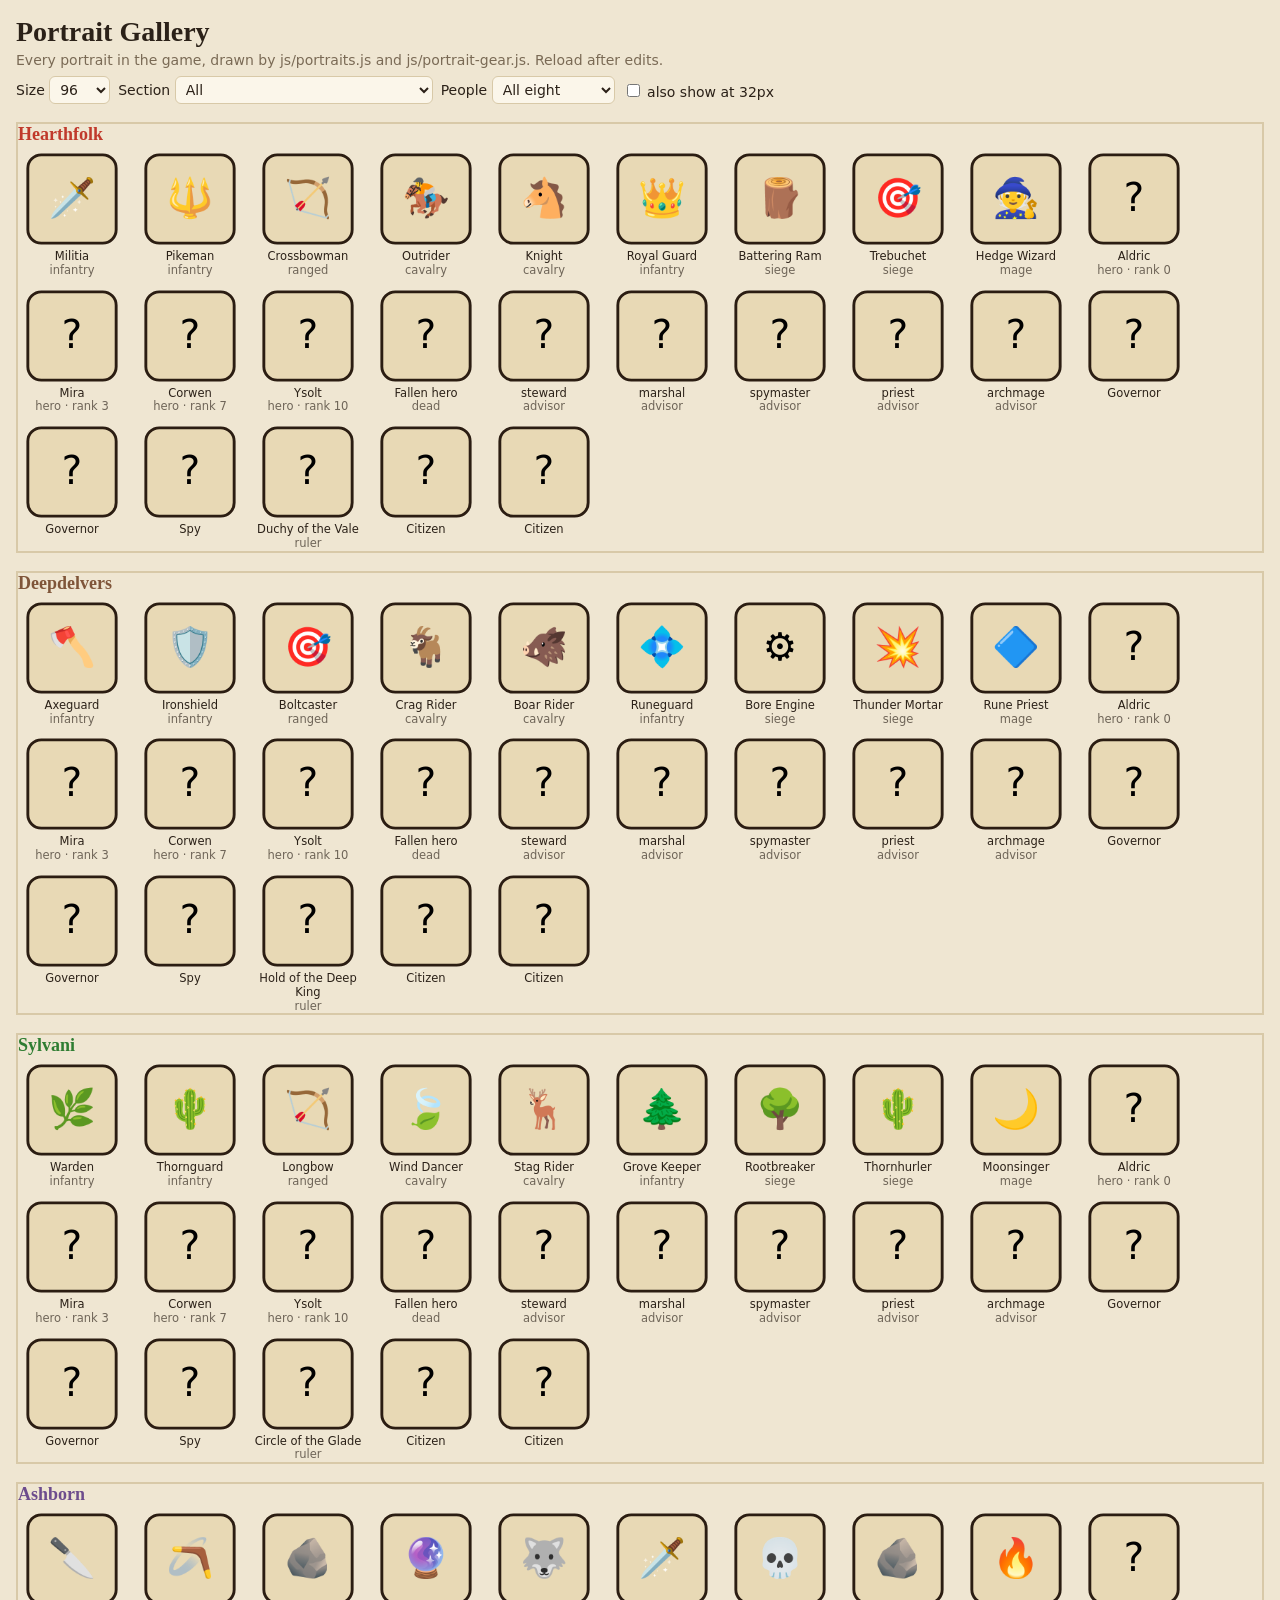
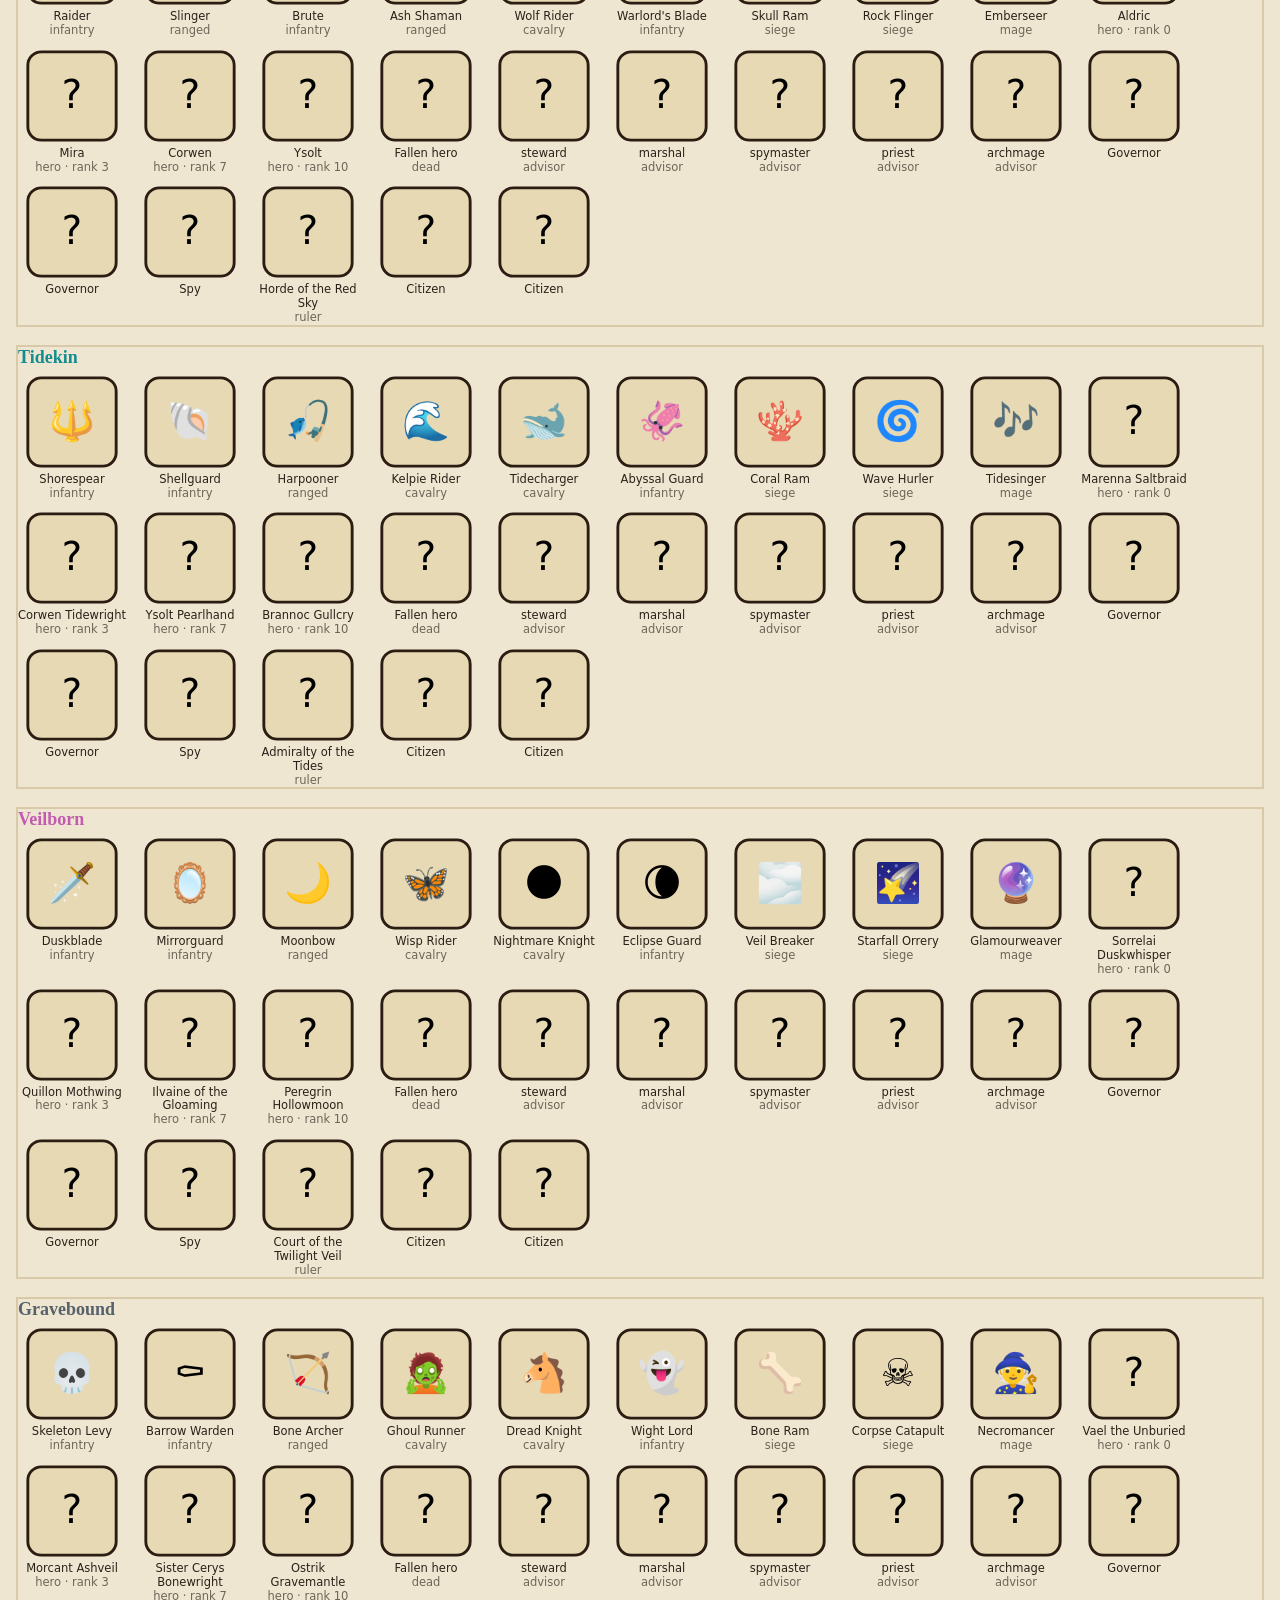
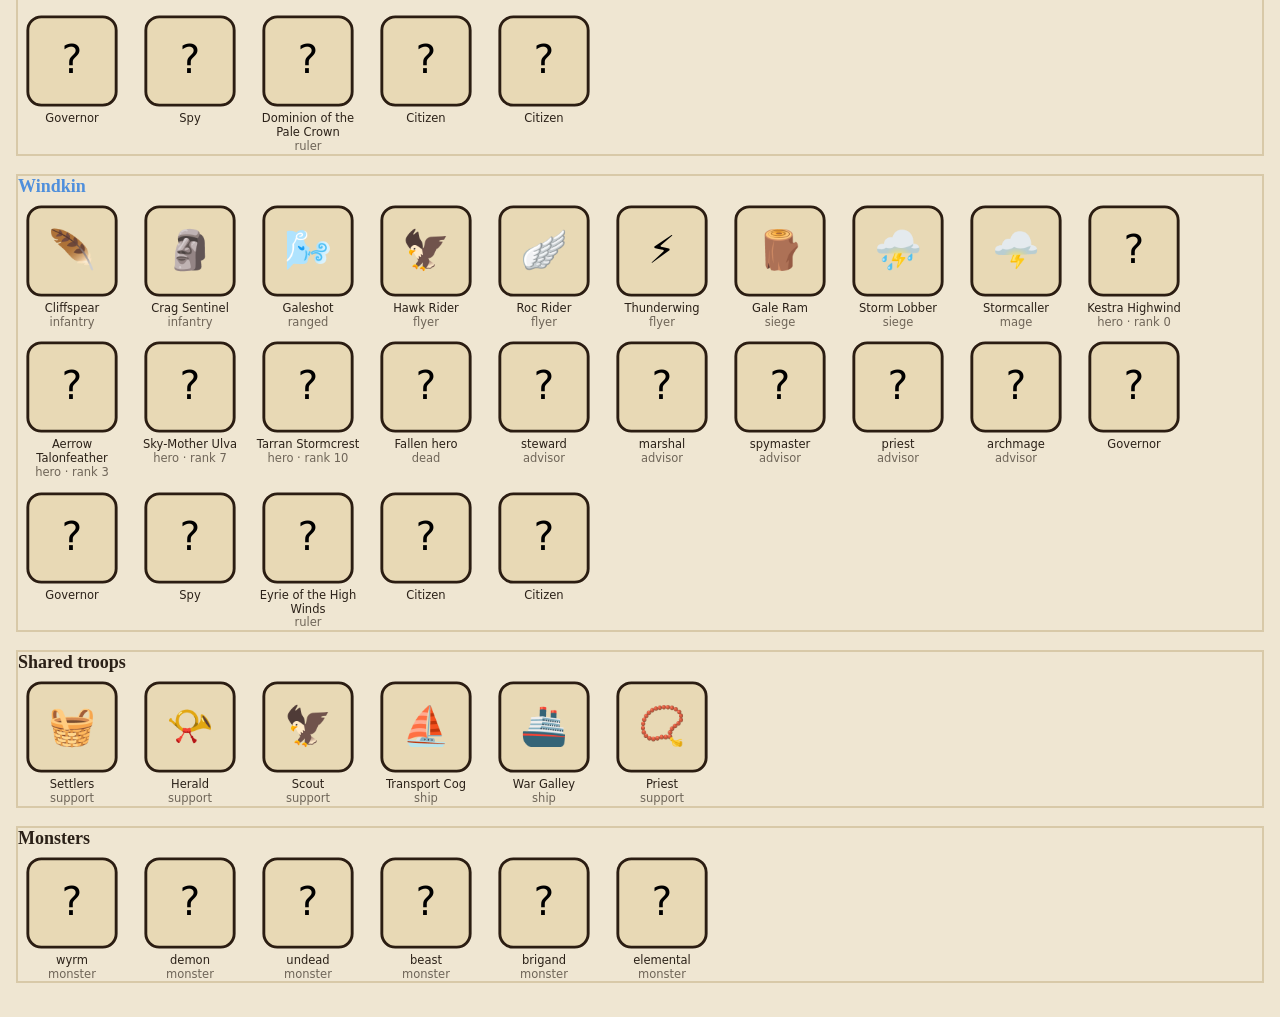
==== gallery.html @ ed818e04 "Portraits scaffolding: shared contract (G.portrait), layer pipeline, gallery page" ====
<!doctype html>
<html lang="en">
<head>
<meta charset="utf-8">
<meta name="viewport" content="width=device-width,initial-scale=1">
<title>Portrait Gallery</title>
<link rel="stylesheet" href="css/style.css">
<link rel="stylesheet" href="css/portraits.css">
<style>
  body { padding: 16px; }
  h1 { margin: 0 0 4px; }
  .gbar { display: flex; gap: 8px; flex-wrap: wrap; align-items: center; margin: 8px 0 16px; }
  .race { margin: 18px 0; }
  .race h2 { margin: 0 0 6px; font-size: 18px; }
  .grid { display: flex; flex-wrap: wrap; gap: 10px; }
  .cell { width: var(--w, 112px); text-align: center; font-size: 11.5px; }
  .cell .lbl { margin-top: 3px; line-height: 1.2; }
  .cell .sub { opacity: .65; }
  .small .pt + .pt { margin-left: 4px; }
</style>
</head>
<body>
<h1>Portrait Gallery</h1>
<div class="muted">Every portrait in the game, drawn by js/portraits.js and js/portrait-gear.js. Reload after edits.</div>
<div class="gbar">
  <label>Size <select id="size"><option>128</option><option selected>96</option><option>64</option><option>40</option><option>32</option></select></label>
  <label>Section <select id="sec"><option value="all">All</option><option value="units">Troops</option><option value="heroes">Heroes</option><option value="council">Advisors & governors</option><option value="others">Spies, rulers, citizens, monsters</option></select></label>
  <label>People <select id="race"><option value="all">All eight</option></select></label>
  <label><input type="checkbox" id="small"> also show at 32px</label>
</div>
<div id="out"></div>
<script>window.localStorage||(window.localStorage={getItem(){return null},setItem(){},removeItem(){}});</script>
<script src="js/data.js"></script>
<script src="js/races2.js"></script>
<script src="js/engine.js"></script>
<script src="js/research.js"></script>
<script src="js/forge.js"></script>
<script src="js/hero.js"></script>
<script src="js/diplomacy.js"></script>
<script src="js/events.js"></script>
<script src="js/calamities.js"></script>
<script src="js/culture.js"></script>
<script src="js/wonders.js"></script>
<script src="js/seasons.js"></script>
<script src="js/religion.js"></script>
<script src="js/traderoutes.js"></script>
<script src="js/rivalheroes.js"></script>
<script src="js/magic.js"></script>
<script src="js/espionage.js"></script>
<script src="js/minors.js"></script>
<script src="js/portraits.js"></script>
<script src="js/portrait-gear.js"></script>
<script>
(() => {
  const $ = id => document.getElementById(id);
  for (const r of DATA.raceOrder) $('race').insertAdjacentHTML('beforeend', `<option value="${r}">${DATA.races[r].name}</option>`);
  const cell = (spec, label, sub) => {
    const size = +$('size').value;
    return `<div class="cell" style="--w:${Math.max(size, 80) + 12}px">${G.portraitHtml(spec, size)}${$('small').checked ? `<div class="small">${G.portraitHtml(spec, 32)}${G.portraitHtml(spec, 24)}</div>` : ''}<div class="lbl">${label}${sub ? `<div class="sub">${sub}</div>` : ''}</div></div>`;
  };
  const sharedUnits = () => Object.keys(DATA.units).filter(u => DATA.units[u].at && !DATA.raceOrder.some(r => DATA.races[r].units.includes(u)));
  const draw = () => {
    const sec = $('sec').value, rf = $('race').value;
    const races = rf === 'all' ? DATA.raceOrder : [rf];
    let h = '';
    for (const r of races) {
      const R = DATA.races[r], col = R.color, HN = R.heroNames || ['Aldric', 'Mira', 'Corwen', 'Ysolt'];
      let g = '';
      if (sec === 'all' || sec === 'units') g += R.units.map((u, i) => cell({ race: r, kind: 'unit', unit: u, color: col, rank: i % 4 === 3 ? 6 : i % 3 }, DATA.units[u].name, G.roleOf(u))).join('');
      if (sec === 'all' || sec === 'heroes') g += [0, 3, 7, 10].map((rk, i) => cell({ race: r, kind: 'hero', seed: HN[i] || i, color: col, rank: rk, wounded: i === 2 ? 0.6 : 0, female: i % 2 === 1 }, HN[i] || 'Hero', 'hero · rank ' + rk)).join('')
        + cell({ race: r, kind: 'hero', seed: 'fallen', color: col, rank: 5, dead: true }, 'Fallen hero', 'dead');
      if (sec === 'all' || sec === 'council') g += ['steward', 'marshal', 'spymaster', 'priest', 'archmage'].map(a => cell({ race: r, kind: 'advisor', role: a, seed: a, color: col }, a, 'advisor')).join('')
        + [0, 1].map(i => cell({ race: r, kind: 'governor', seed: 'gov' + i, color: col }, 'Governor', '')).join('');
      if (sec === 'all' || sec === 'others') g += cell({ race: r, kind: 'spy', seed: 'spy', color: col, rank: 3 }, 'Spy', '') + cell({ race: r, kind: 'ruler', seed: 'ruler', color: col, rank: 10 }, (DATA.aiRulers && DATA.aiRulers[r]) || 'Ruler', 'ruler')
        + [0, 1].map(i => cell({ race: r, kind: 'citizen', seed: 'cit' + i, color: col }, 'Citizen', '')).join('');
      h += `<div class="race"><h2 style="color:${col}">${R.name}</h2><div class="grid">${g}</div></div>`;
    }
    if (rf === 'all' && (sec === 'all' || sec === 'units')) h += `<div class="race"><h2>Shared troops</h2><div class="grid">${sharedUnits().map(u => cell({ race: 'hearth', kind: 'unit', unit: u, color: '#8a6d3b' }, DATA.units[u].name, G.roleOf(u))).join('')}</div></div>`;
    if (rf === 'all' && (sec === 'all' || sec === 'others')) h += `<div class="race"><h2>Monsters</h2><div class="grid">${['wyrm', 'demon', 'undead', 'beast', 'brigand', 'elemental'].map(m => cell({ race: 'hearth', kind: 'monster', role: m, seed: m }, m, 'monster')).join('')}</div></div>`;
    $('out').innerHTML = h;
  };
  for (const id of ['size', 'sec', 'race', 'small']) $(id).addEventListener('change', draw);
  draw();
})();
</script>
</body>
</html>
---- css/style.css ----
:root {
  --bg: #efe6d2;
  --panel: #fbf6ea;
  --panel2: #f4ecd9;
  --ink: #2b2118;
  --muted: #7a6a55;
  --line: #d8c9a8;
  --accent: #a0522d;
  --accent2: #c9822e;
  --good: #3f7d3a;
  --bad: #b23a2e;
  --warn: #b7791f;
  --shadow: 0 1px 2px rgba(60, 40, 10, .12), 0 4px 14px rgba(60, 40, 10, .08);
  --radius: 10px;
  --font: "Iowan Old Style", "Palatino Linotype", Palatino, Georgia, serif;
  --ui: -apple-system, BlinkMacSystemFont, "Segoe UI", system-ui, sans-serif;
}
@media (prefers-color-scheme: dark) {
  :root {
    --bg: #1c1814; --panel: #26211b; --panel2: #2f2921; --ink: #eadfca; --muted: #a89880;
    --line: #463d31; --accent: #d98a4e; --accent2: #e0a050; --good: #7cbf6e; --bad: #e0705f; --warn: #e0b050;
    --shadow: 0 1px 2px rgba(0, 0, 0, .4), 0 4px 14px rgba(0, 0, 0, .3);
  }
}
* { box-sizing: border-box; }
html, body { margin: 0; background: var(--bg); color: var(--ink); font-family: var(--ui); font-size: 14px; }
h1, h2, h3, h4 { font-family: var(--font); margin: 0 0 .4em; font-weight: 600; }
h2 { font-size: 1.35rem; } h3 { font-size: 1.1rem; } h4 { font-size: 1rem; }
button { font: inherit; cursor: pointer; border: 1px solid var(--line); background: var(--panel2); color: var(--ink); border-radius: 7px; padding: 5px 10px; }
button:hover:not(:disabled) { border-color: var(--accent); }
button.primary { background: var(--accent); border-color: var(--accent); color: #fff; }
button.primary:hover:not(:disabled) { filter: brightness(1.08); }
button:disabled { opacity: .45; cursor: not-allowed; }
button.small { padding: 2px 7px; font-size: 12px; }
button.link { border: 0; background: none; color: var(--accent); padding: 0; text-decoration: underline; }
input, select { font: inherit; color: var(--ink); background: var(--panel); border: 1px solid var(--line); border-radius: 6px; padding: 4px 6px; }
input[type=number] { width: 72px; }
.muted { color: var(--muted); }
.good { color: var(--good); } .bad { color: var(--bad); } .warn { color: var(--warn); }
.row { display: flex; gap: 8px; align-items: center; flex-wrap: wrap; }
.spacer { flex: 1; }
.card { background: var(--panel); border: 1px solid var(--line); border-radius: var(--radius); box-shadow: var(--shadow); padding: 12px; }
.grid { display: grid; gap: 10px; grid-template-columns: repeat(auto-fill, minmax(260px, 1fr)); }
.pill { display: inline-block; padding: 1px 8px; border-radius: 99px; background: var(--panel2); border: 1px solid var(--line); font-size: 12px; }
.bar { height: 6px; background: var(--panel2); border-radius: 4px; overflow: hidden; border: 1px solid var(--line); }
.bar > i { display: block; height: 100%; background: var(--accent2); }
table { border-collapse: collapse; width: 100%; }
td, th { padding: 4px 6px; border-bottom: 1px solid var(--line); text-align: left; }
th { font-weight: 600; color: var(--muted); font-size: 12px; }

/* ---------- start screen ---------- */
.start { max-width: 1040px; margin: 0 auto; padding: 28px 16px 60px; }
.start h1 { font-size: 2.6rem; text-align: center; margin-top: 10px; }
.start .tag { text-align: center; color: var(--muted); max-width: 620px; margin: 0 auto 24px; font-family: var(--font); font-size: 1.05rem; }
.races { display: grid; grid-template-columns: repeat(auto-fit, minmax(220px, 1fr)); gap: 12px; margin-bottom: 18px; }
.race { cursor: pointer; border: 2px solid var(--line); transition: transform .1s; }
.race:hover { transform: translateY(-2px); }
.race.sel { border-color: var(--accent); outline: 2px solid var(--accent); }
.race h3 { display: flex; align-items: center; gap: 8px; }
.race .dot { width: 12px; height: 12px; border-radius: 50%; display: inline-block; }
.race ul { padding-left: 18px; margin: 6px 0 0; font-size: 13px; }
.race p { font-size: 13px; color: var(--muted); margin: 4px 0; }
.start-form { display: grid; grid-template-columns: repeat(auto-fit, minmax(200px, 1fr)); gap: 12px; align-items: end; }
.start-form label { display: flex; flex-direction: column; gap: 4px; font-size: 13px; color: var(--muted); }

/* ---------- main layout ---------- */
.top { position: sticky; top: 0; z-index: 10; background: var(--panel); border-bottom: 1px solid var(--line); box-shadow: var(--shadow); }
.top-1 { display: flex; align-items: center; gap: 12px; padding: 8px 16px; flex-wrap: wrap; }
.brand { font-family: var(--font); font-weight: 700; font-size: 1.2rem; }
.res-bar { display: flex; gap: 6px; padding: 6px 16px 8px; flex-wrap: wrap; border-top: 1px solid var(--line); background: var(--panel2); }
.res { display: flex; flex-direction: column; min-width: 86px; padding: 3px 8px; border-radius: 7px; background: var(--panel); border: 1px solid var(--line); }
.res .v { font-weight: 600; font-variant-numeric: tabular-nums; }
.res .r { font-size: 11px; font-variant-numeric: tabular-nums; }
.res.full .v { color: var(--warn); }
.res .cap { height: 3px; background: var(--panel2); border-radius: 2px; margin-top: 2px; overflow: hidden; }
.res .cap i { display: block; height: 100%; background: var(--accent2); }
.layout { display: grid; grid-template-columns: 200px minmax(0, 1fr) 280px; gap: 14px; padding: 14px 16px; max-width: 1500px; margin: 0 auto; }
.side { display: flex; flex-direction: column; gap: 12px; }
.nav button { display: block; width: 100%; text-align: left; margin-bottom: 4px; border-color: transparent; background: none; }
.nav button.on { background: var(--panel); border-color: var(--line); font-weight: 600; box-shadow: var(--shadow); }
.nav .badge { float: right; background: var(--bad); color: #fff; border-radius: 99px; padding: 0 6px; font-size: 11px; }
.citylist button { display: block; width: 100%; text-align: left; margin-bottom: 4px; }
.citylist button.on { border-color: var(--accent); background: var(--panel); font-weight: 600; }
.citylist small { display: block; color: var(--muted); font-weight: 400; }
.log { max-height: 60vh; overflow: auto; font-size: 12.5px; }
.log div { padding: 4px 0; border-bottom: 1px dashed var(--line); }
.log time { color: var(--muted); font-size: 11px; margin-right: 4px; }
.alert { background: color-mix(in srgb, var(--bad) 15%, var(--panel)); border: 1px solid var(--bad); border-radius: 8px; padding: 8px; font-size: 13px; }
main { min-width: 0; display: flex; flex-direction: column; gap: 14px; }

/* buildings */
.bld { display: flex; flex-direction: column; gap: 6px; }
.bld .head { display: flex; align-items: center; gap: 8px; }
.bld .ico { font-size: 26px; width: 38px; text-align: center; }
.bld .lv { margin-left: auto; font-family: var(--font); font-size: 1.15rem; }
.bld .desc { font-size: 12.5px; color: var(--muted); }
.cost { display: flex; gap: 8px; flex-wrap: wrap; font-size: 12.5px; font-variant-numeric: tabular-nums; }
.cost span.lack { color: var(--bad); font-weight: 600; }
.bld.locked { opacity: .6; }
.queue-item { display: grid; grid-template-columns: 1fr auto auto; gap: 8px; align-items: center; padding: 4px 0; }
.group-title { margin: 6px 0 2px; color: var(--muted); font-size: 12px; text-transform: uppercase; letter-spacing: .08em; }

/* map */
.mapwrap { display: grid; grid-template-columns: minmax(0, 1fr) 300px; gap: 14px; }
.map { display: grid; aspect-ratio: 1; border: 2px solid var(--line); border-radius: 8px; overflow: hidden; user-select: none; }
.tile { position: relative; display: flex; align-items: center; justify-content: center; font-size: clamp(7px, 1.05vw, 15px); line-height: 1; cursor: pointer; border: .5px solid rgba(0, 0, 0, .06); }
.tile:hover { outline: 2px solid var(--ink); z-index: 2; }
.tile.sel { outline: 3px solid var(--accent); z-index: 3; }
.tile.cur::after { content: ""; position: absolute; inset: 1px; border: 2px dashed #fff; border-radius: 3px; }
.tile .flag { position: absolute; bottom: 1px; left: 50%; transform: translateX(-50%); width: 60%; height: 3px; border-radius: 2px; }
.tile.fog { background: #1f1b16; }
.tile.dim { filter: saturate(.45) brightness(.78); }
.tile .mk { position: absolute; top: -1px; right: 0; font-size: 8px; }
.legend { display: flex; gap: 10px; flex-wrap: wrap; font-size: 12px; margin-top: 6px; }
.legend i { display: inline-block; width: 10px; height: 10px; border-radius: 2px; margin-right: 3px; vertical-align: middle; }

/* units */
.unit { display: flex; flex-direction: column; gap: 6px; }
.stats { display: flex; gap: 8px; flex-wrap: wrap; font-size: 12px; color: var(--muted); }
.stats b { color: var(--ink); }

/* reports */
.rep { cursor: pointer; }
.rep.unread h4::before { content: "● "; color: var(--accent); }
.rep.win h4 { color: var(--good); } .rep.loss h4 { color: var(--bad); }

#toast { position: fixed; bottom: 18px; left: 50%; transform: translateX(-50%); background: var(--ink); color: var(--bg); padding: 8px 14px; border-radius: 8px; opacity: 0; transition: opacity .2s; pointer-events: none; z-index: 50; max-width: 90vw; }
#toast.on { opacity: .95; }
.banner { padding: 14px; border-radius: var(--radius); text-align: center; font-family: var(--font); font-size: 1.2rem; }
.banner.win { background: color-mix(in srgb, var(--good) 20%, var(--panel)); border: 1px solid var(--good); }
.banner.lose { background: color-mix(in srgb, var(--bad) 20%, var(--panel)); border: 1px solid var(--bad); }
.help p, .help li { line-height: 1.5; }

@media (max-width: 1100px) {
  .layout { grid-template-columns: 180px minmax(0, 1fr); }
  .layout > .right { grid-column: 1 / -1; }
  .mapwrap { grid-template-columns: 1fr; }
}
@media (max-width: 700px) {
  .layout { grid-template-columns: 1fr; padding: 10px 16px; }
  .nav { display: flex; flex-wrap: wrap; gap: 4px; }
  .nav button { width: auto; margin: 0; }
  .res { min-width: 70px; }
  .top { position: static; }
}

.log div.warn { color: var(--warn); }
.item { border: 1px solid var(--line); border-left-width: 4px; border-radius: 8px; padding: 6px 8px; background: var(--panel2); }
.bar.hp > i { background: var(--good); }
.quest { display: flex; gap: 8px; align-items: center; justify-content: space-between; padding: 6px 0; border-bottom: 1px dashed var(--line); font-size: 13px; }
.quest:last-child { border-bottom: 0; }
.quest.done b { color: var(--good); }
.decision { border-color: var(--accent2); background: color-mix(in srgb, var(--accent2) 10%, var(--panel)); }
.bld.done { opacity: .75; }
.pill.good { color: var(--good); border-color: var(--good); }
.pill.bad { color: var(--bad); border-color: var(--bad); }
.pill.muted { color: var(--muted); }

.preview { margin-top: 8px; padding: 8px; border-radius: 8px; font-size: 12.5px; border: 1px solid var(--line); background: var(--panel2); }
.preview.win { border-color: var(--good); }
.preview.loss { border-color: var(--bad); }
details.counters { margin: 8px 0; font-size: 13px; }
details.counters summary { cursor: pointer; color: var(--accent); }

.site { display: flex; flex-wrap: wrap; gap: 4px 12px; margin-top: 6px; font-size: 12.5px; color: var(--accent2); }
.site .site-g { white-space: nowrap; }
.site .dimstar { opacity: .25; }

.calam { margin: 8px 0; padding: 8px; border-radius: 8px; border: 1px solid var(--line); font-size: 13px; }
.calam.bad { border-color: var(--bad); background: color-mix(in srgb, var(--bad) 8%, var(--panel)); }
.calam.good { border-color: var(--good); background: color-mix(in srgb, var(--good) 8%, var(--panel)); }

table.forge td { white-space: nowrap; }

.saves .slot { display: flex; gap: 8px; align-items: center; flex-wrap: wrap; padding: 6px 0; border-bottom: 1px dashed var(--line); font-size: 13px; }
.saves .slot:last-of-type { border-bottom: 0; }

.pill.season { margin-top: 6px; display: inline-block; }

/* ---------- quality of life: pause, popovers, away summary, catch-up veil, options ---------- */
.ec-pause.on { background: var(--accent, #a0522d); color: #fff; border-color: transparent; }
#ecPop { position: fixed; z-index: 1000; display: none; width: 290px; max-width: calc(100vw - 16px); max-height: calc(100vh - 80px); overflow: auto;
  padding: 10px 12px; background: var(--panel); color: var(--ink); border: 1px solid var(--line); border-radius: 10px; box-shadow: var(--shadow); font-size: 13px; }
#ecPop.on { display: block; }
#ecPop .hd { display: flex; justify-content: space-between; align-items: center; font-weight: 600; margin-bottom: 6px; font-family: var(--font); font-size: 15px; }
#ecPop table { width: 100%; }
#ecPop td { padding: 3px 4px; border: 0; }
#ecPop td:first-child { white-space: nowrap; width: 1%; }
#ecPop p { margin: 8px 0 0; font-size: 12px; }
#ecPop .ec-opt { display: flex; gap: 8px; align-items: flex-start; margin: 8px 0; cursor: pointer; }
#ecPop .ec-opt input[type=checkbox] { margin-top: 3px; accent-color: var(--accent, #a0522d); }
#ecPop .ec-opt small { display: block; font-size: 11.5px; }
#ecPop .ec-opt select { margin-left: auto; }
kbd { display: inline-block; min-width: 1.6em; padding: 0 5px; border: 1px solid var(--line); border-bottom-width: 2px; border-radius: 5px;
  background: var(--panel2); font: 600 12px/1.6 var(--ui); text-align: center; }
.ec-away { border-left: 4px solid var(--accent, #a0522d); }
.ec-away ul { margin: 8px 0; padding-left: 4px; list-style: none; }
.ec-away li { margin: 3px 0; }
.ec-away .ec-away-log { max-height: 140px; margin-bottom: 6px; }
#ecVeil { position: fixed; inset: 0; z-index: 2000; display: flex; align-items: center; justify-content: center; background: rgba(30, 22, 14, .55); padding: 16px; }
#ecVeil .card { width: 360px; max-width: 100%; text-align: center; }
#ecVeil .bar { height: 10px; margin: 12px 0 6px; }
#ecVeil .bar i { display: block; height: 100%; background: var(--accent, #a0522d); }

/* options: reduced motion and larger text (most sizes are px, many inline, so the small ones are raised one by one) */
html.ec-reduce-motion *, html.ec-reduce-motion *::before, html.ec-reduce-motion *::after {
  animation-duration: .01ms !important; animation-iteration-count: 1 !important; transition-duration: .01ms !important; scroll-behavior: auto !important; }
html.ec-large-text body { font-size: 16px; }
html.ec-large-text :is(button.small, .pill, th, .log, .alert, .bld .desc, .cost, .group-title, .legend, .stats, .quest, .preview, details.counters, .site, .calam, .saves .slot, .muted, small, .tr-sub) { font-size: 14px; }
html.ec-large-text :is(.res .r, .log time, .nav .badge) { font-size: 12.5px; }
html.ec-large-text :is([style*="font-size:11"], [style*="font-size: 11"], [style*="font-size:12"], [style*="font-size: 12"], [style*="font-size:13"], [style*="font-size: 13"]) { font-size: 14px !important; }
---- css/portraits.css ----
/* portraits: .pt wrappers — see js/portraits.js */
.pt{display:inline-block;flex:none;vertical-align:middle;line-height:0}
.pt svg{display:block;width:100%;height:100%}
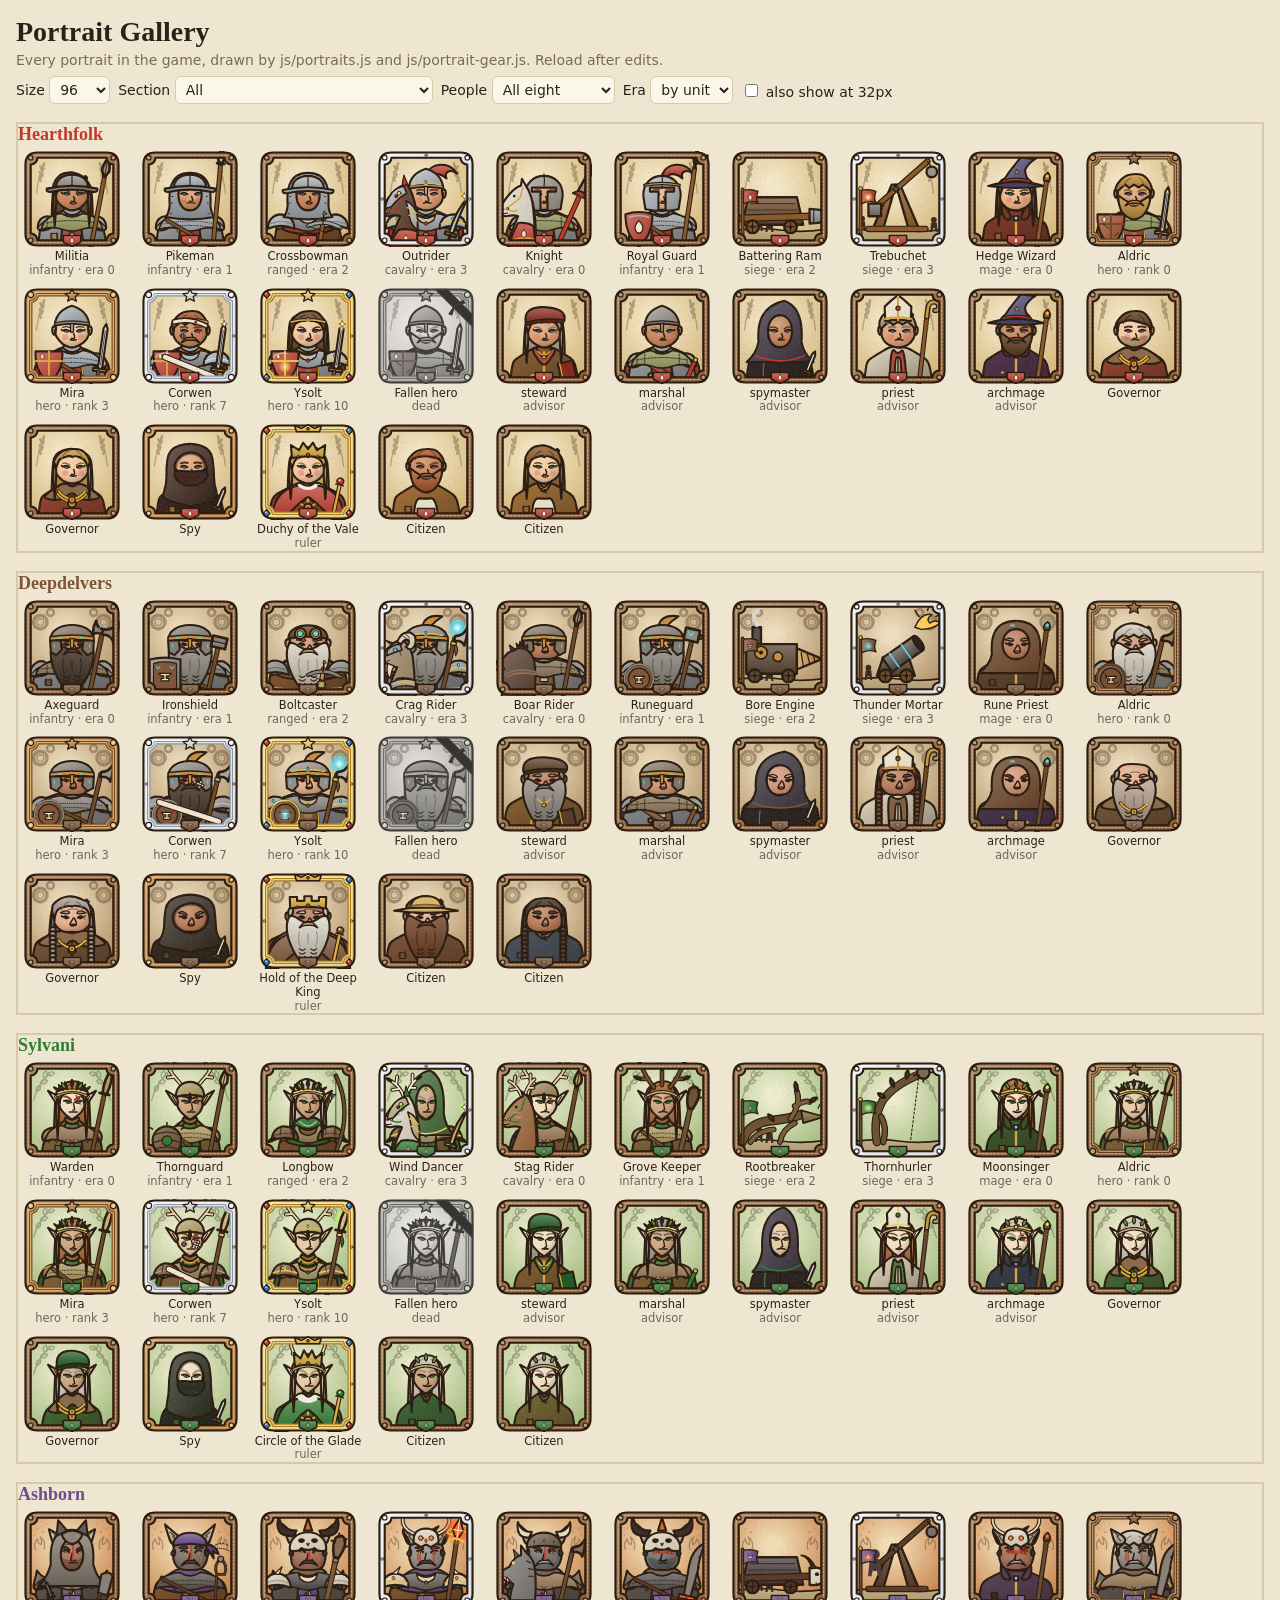
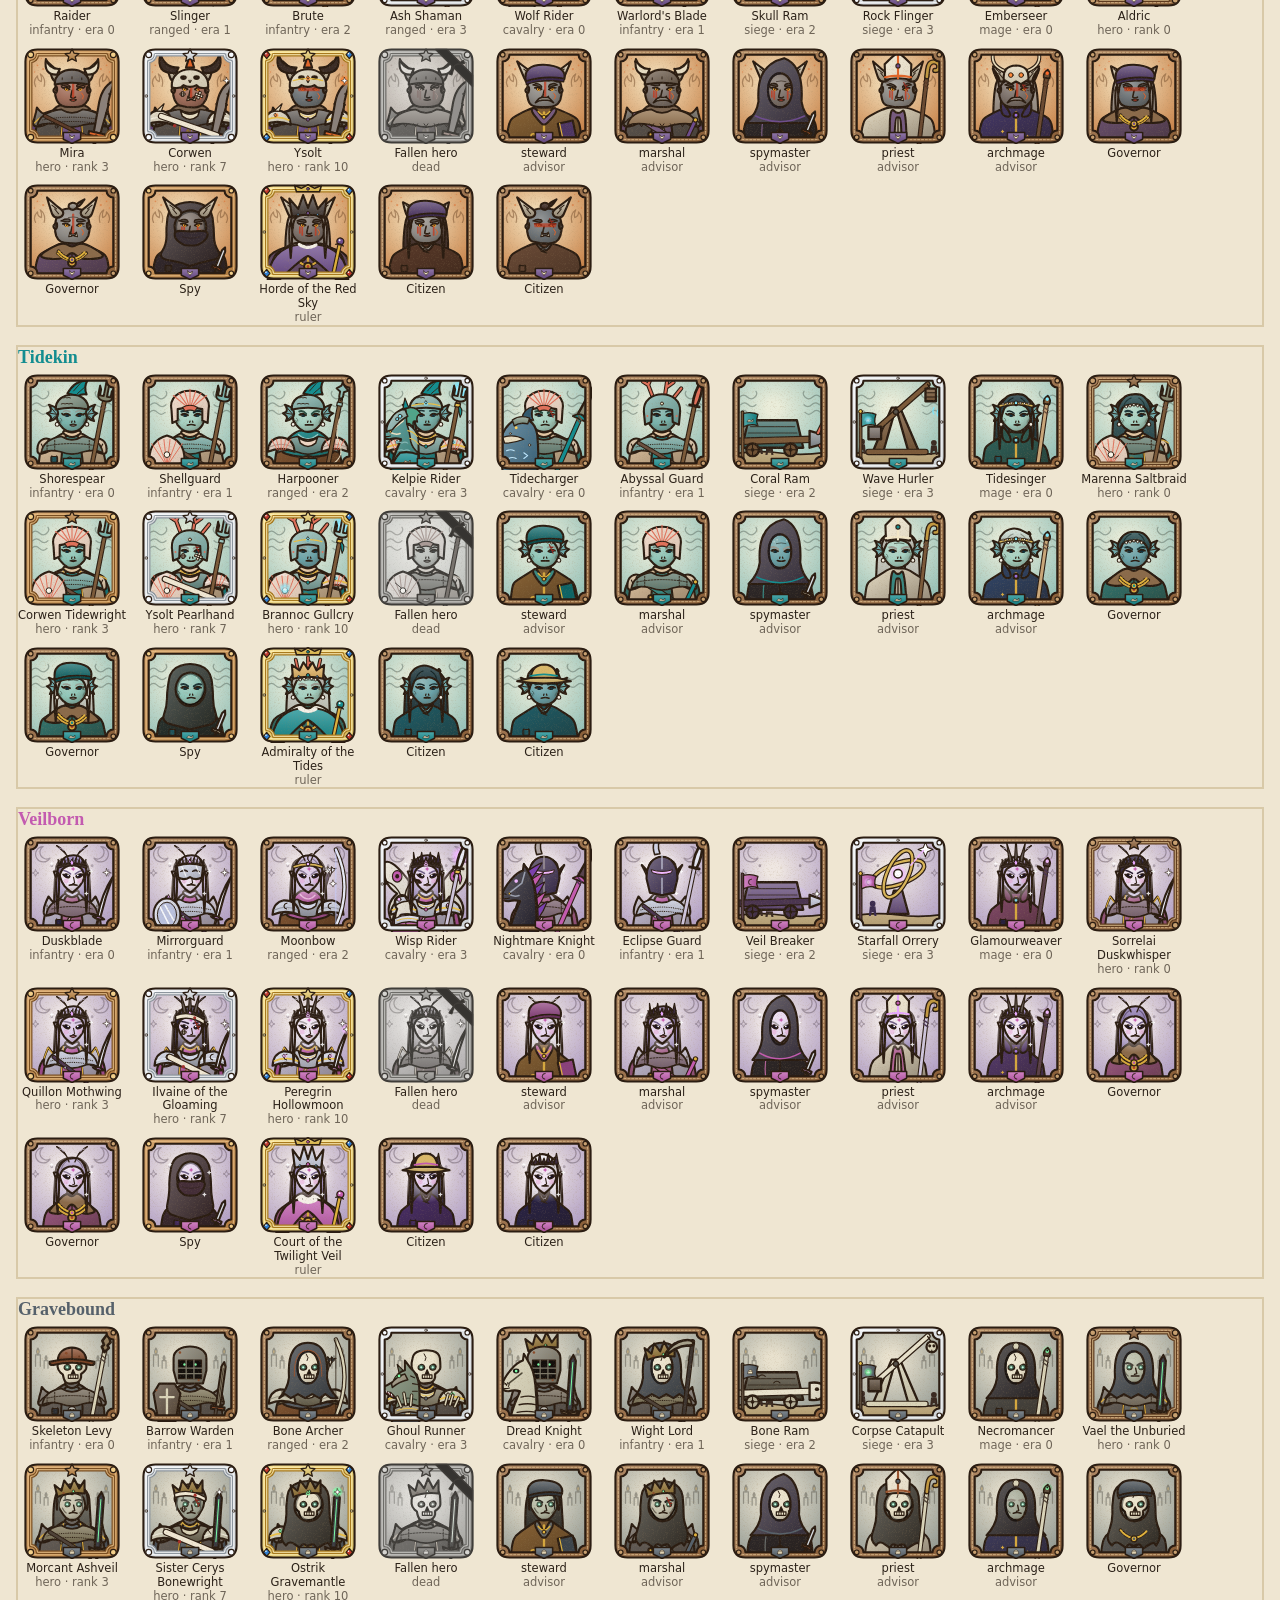
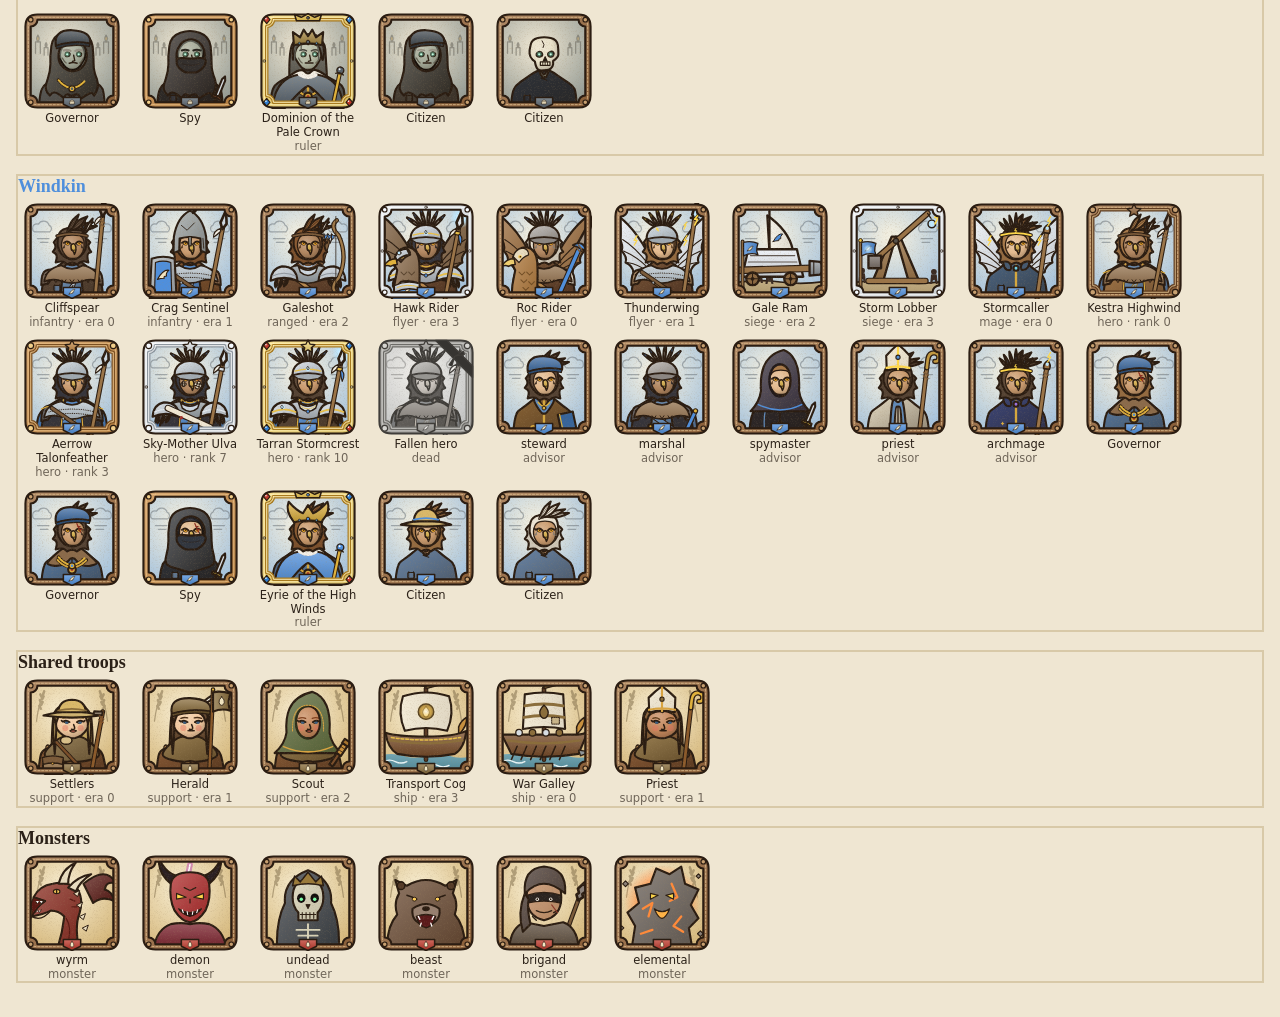
==== commit bd010df9: "Portraits, living towns, a technology tree, a tradition web, an economy of upkeep and a bigger world" ====
--- a/gallery.html
+++ b/gallery.html
@@ -26,6 +26,7 @@
   <label>Size <select id="size"><option>128</option><option selected>96</option><option>64</option><option>40</option><option>32</option></select></label>
   <label>Section <select id="sec"><option value="all">All</option><option value="units">Troops</option><option value="heroes">Heroes</option><option value="council">Advisors & governors</option><option value="others">Spies, rulers, citizens, monsters</option></select></label>
   <label>People <select id="race"><option value="all">All eight</option></select></label>
+  <label>Era <select id="era"><option value="by">by unit</option><option>0</option><option>1</option><option>2</option><option>3</option></select></label>
   <label><input type="checkbox" id="small"> also show at 32px</label>
 </div>
 <div id="out"></div>
@@ -49,6 +50,7 @@
 <script src="js/espionage.js"></script>
 <script src="js/minors.js"></script>
 <script src="js/portraits.js"></script>
+<script src="js/portrait-people.js"></script>
 <script src="js/portrait-gear.js"></script>
 <script>
 (() => {
@@ -59,6 +61,7 @@
     return `<div class="cell" style="--w:${Math.max(size, 80) + 12}px">${G.portraitHtml(spec, size)}${$('small').checked ? `<div class="small">${G.portraitHtml(spec, 32)}${G.portraitHtml(spec, 24)}</div>` : ''}<div class="lbl">${label}${sub ? `<div class="sub">${sub}</div>` : ''}</div></div>`;
   };
   const sharedUnits = () => Object.keys(DATA.units).filter(u => DATA.units[u].at && !DATA.raceOrder.some(r => DATA.races[r].units.includes(u)));
+  const eraFor = i => $('era').value === 'by' ? i % 4 : +$('era').value;
   const draw = () => {
     const sec = $('sec').value, rf = $('race').value;
     const races = rf === 'all' ? DATA.raceOrder : [rf];
@@ -66,8 +69,8 @@
     for (const r of races) {
       const R = DATA.races[r], col = R.color, HN = R.heroNames || ['Aldric', 'Mira', 'Corwen', 'Ysolt'];
       let g = '';
-      if (sec === 'all' || sec === 'units') g += R.units.map((u, i) => cell({ race: r, kind: 'unit', unit: u, color: col, rank: i % 4 === 3 ? 6 : i % 3 }, DATA.units[u].name, G.roleOf(u))).join('');
-      if (sec === 'all' || sec === 'heroes') g += [0, 3, 7, 10].map((rk, i) => cell({ race: r, kind: 'hero', seed: HN[i] || i, color: col, rank: rk, wounded: i === 2 ? 0.6 : 0, female: i % 2 === 1 }, HN[i] || 'Hero', 'hero · rank ' + rk)).join('')
+      if (sec === 'all' || sec === 'units') g += R.units.map((u, i) => cell({ race: r, kind: 'unit', unit: u, color: col, rank: i % 4 === 3 ? 6 : i % 3, era: eraFor(i) }, DATA.units[u].name, G.roleOf(u) + ' · era ' + eraFor(i))).join('');
+      if (sec === 'all' || sec === 'heroes') g += [0, 3, 7, 10].map((rk, i) => cell({ race: r, kind: 'hero', seed: HN[i] || i, color: col, rank: rk, era: eraFor(i), wounded: i === 2 ? 0.6 : 0, female: i % 2 === 1 }, HN[i] || 'Hero', 'hero · rank ' + rk)).join('')
         + cell({ race: r, kind: 'hero', seed: 'fallen', color: col, rank: 5, dead: true }, 'Fallen hero', 'dead');
       if (sec === 'all' || sec === 'council') g += ['steward', 'marshal', 'spymaster', 'priest', 'archmage'].map(a => cell({ race: r, kind: 'advisor', role: a, seed: a, color: col }, a, 'advisor')).join('')
         + [0, 1].map(i => cell({ race: r, kind: 'governor', seed: 'gov' + i, color: col }, 'Governor', '')).join('');
@@ -75,11 +78,11 @@
         + [0, 1].map(i => cell({ race: r, kind: 'citizen', seed: 'cit' + i, color: col }, 'Citizen', '')).join('');
       h += `<div class="race"><h2 style="color:${col}">${R.name}</h2><div class="grid">${g}</div></div>`;
     }
-    if (rf === 'all' && (sec === 'all' || sec === 'units')) h += `<div class="race"><h2>Shared troops</h2><div class="grid">${sharedUnits().map(u => cell({ race: 'hearth', kind: 'unit', unit: u, color: '#8a6d3b' }, DATA.units[u].name, G.roleOf(u))).join('')}</div></div>`;
+    if (rf === 'all' && (sec === 'all' || sec === 'units')) h += `<div class="race"><h2>Shared troops</h2><div class="grid">${sharedUnits().map((u, i) => cell({ race: 'hearth', kind: 'unit', unit: u, color: '#8a6d3b', era: eraFor(i) }, DATA.units[u].name, G.roleOf(u) + ' · era ' + eraFor(i))).join('')}</div></div>`;
     if (rf === 'all' && (sec === 'all' || sec === 'others')) h += `<div class="race"><h2>Monsters</h2><div class="grid">${['wyrm', 'demon', 'undead', 'beast', 'brigand', 'elemental'].map(m => cell({ race: 'hearth', kind: 'monster', role: m, seed: m }, m, 'monster')).join('')}</div></div>`;
     $('out').innerHTML = h;
   };
-  for (const id of ['size', 'sec', 'race', 'small']) $(id).addEventListener('change', draw);
+  for (const id of ['size', 'sec', 'race', 'small', 'era']) $(id).addEventListener('change', draw);
   draw();
 })();
 </script>
--- a/css/style.css
+++ b/css/style.css
@@ -209,3 +209,27 @@
 html.ec-large-text :is(button.small, .pill, th, .log, .alert, .bld .desc, .cost, .group-title, .legend, .stats, .quest, .preview, details.counters, .site, .calam, .saves .slot, .muted, small, .tr-sub) { font-size: 14px; }
 html.ec-large-text :is(.res .r, .log time, .nav .badge) { font-size: 12.5px; }
 html.ec-large-text :is([style*="font-size:11"], [style*="font-size: 11"], [style*="font-size:12"], [style*="font-size: 12"], [style*="font-size:13"], [style*="font-size: 13"]) { font-size: 14px !important; }
+
+/* resource tooltips (ui-core.js renderResTip): what makes and uses each good */
+.top [data-good] { cursor: help; }
+.top [data-good]:focus-visible { outline: 2px solid var(--accent); outline-offset: 1px; }
+.res.tip-on, .res-gold.tip-on { border-color: var(--accent); }
+.res.short { border-color: var(--bad); box-shadow: inset 0 -2px 0 var(--bad); }
+#ecResPop { position: fixed; z-index: 1001; display: none; width: 330px; max-width: calc(100vw - 16px); max-height: min(70vh, 560px); overflow: auto;
+  padding: 10px 12px; background: var(--panel); color: var(--ink); border: 1px solid var(--line); border-radius: 10px; box-shadow: var(--shadow); font-size: 12.5px; }
+#ecResPop.on { display: block; }
+#ecResPop.pinned { border-color: var(--accent); }
+#ecResPop .hd { display: flex; justify-content: space-between; align-items: center; gap: 8px; font-weight: 600; font-family: var(--font); font-size: 15px; margin-bottom: 4px; }
+#ecResPop .rt-where { font: 400 12px var(--ui); }
+#ecResPop .rt-h { margin: 6px 0 2px; font-weight: 600; font-size: 11.5px; text-transform: uppercase; letter-spacing: .04em; color: var(--muted); }
+#ecResPop table { width: 100%; border-collapse: collapse; }
+#ecResPop td { padding: 2px 3px; border: 0; vertical-align: top; }
+#ecResPop td:last-child { text-align: right; white-space: nowrap; font-variant-numeric: tabular-nums; }
+#ecResPop .rt-sum { margin-top: 6px; border-top: 1px solid var(--line); }
+#ecResPop .rt-sum tr:first-child td { padding-top: 5px; }
+#ecResPop .rt-mult { margin: 4px 0; font-size: 11.5px; line-height: 1.45; }
+#ecResPop .rt-short { margin-top: 6px; padding: 5px 7px; border-radius: 6px; background: color-mix(in srgb, var(--bad) 14%, transparent); color: var(--bad); font-weight: 600; }
+#ecResPop .rt-warn { margin-top: 6px; font-size: 11.5px; color: var(--warn, #b07a1a); }
+#ecResPop.sheet { left: 10px !important; right: 10px; bottom: 10px; top: auto !important; width: auto; max-width: none; max-height: 60vh; font-size: 13px;
+  padding-bottom: calc(10px + env(safe-area-inset-bottom, 0px)); }
+#ecResPop.sheet td { padding: 4px 3px; }
--- a/css/portraits.css
+++ b/css/portraits.css
@@ -1,3 +1,86 @@
-/* portraits: .pt wrappers — see js/portraits.js */
+/* =====================================================================
+   Portraits: .pt wrappers (js/portraits.js) and the layouts that place them
+   (helpers ptHtml / unitTokens in js/ui-core.js).
+   Sizes are set inline in px by G.portraitHtml; this sheet only frames,
+   lays out and badges them. Tokens 24–30px in lists and tables, 34–40px in
+   roster rows, 52–64px on cards and panels, 72–112px for the hero / start
+   screen / tale characters.
+   ===================================================================== */
 .pt{display:inline-block;flex:none;vertical-align:middle;line-height:0}
 .pt svg{display:block;width:100%;height:100%}
+
+/* token wrapper: holds the portrait plus its count / loss badges and tooltip */
+.pt-tok{position:relative;display:inline-flex;flex:none;vertical-align:middle;line-height:0;
+  filter:drop-shadow(0 1px 1.5px rgba(43,29,18,.35))}
+.pt-tok .pt{border-radius:22%}
+/* larger portraits sit on parchment cards: a slightly deeper, softer shadow */
+.pt-tok.pt-card{filter:drop-shadow(0 2px 3px rgba(43,29,18,.32))}
+.pt-tok.pt-inline{margin-right:2px;vertical-align:-8px}
+@media (prefers-color-scheme: dark){
+  .pt-tok{filter:drop-shadow(0 1px 2px rgba(0,0,0,.6))}
+  .pt-tok.pt-card{filter:drop-shadow(0 2px 4px rgba(0,0,0,.55))}
+}
+
+/* count and loss badges on unit tokens */
+.pt-n,.pt-lost{position:absolute;font:700 10px/1 var(--ui);padding:2px 3px;border-radius:6px;pointer-events:none;white-space:nowrap}
+.pt-n{right:-4px;bottom:-4px;background:var(--panel);color:var(--ink);border:1px solid var(--line)}
+.pt-lost{right:-4px;top:-5px;background:var(--bad);color:#fff;font-style:normal}
+
+/* a tidy, wrapping row of unit tokens */
+.pt-row{display:inline-flex;flex-wrap:wrap;gap:7px 9px;align-items:center;padding:4px 4px 4px 0;max-width:100%;vertical-align:middle}
+td .pt-row{display:flex}
+td.pt-cell{white-space:nowrap}
+td.pt-cell .pt-tok{margin-right:4px}
+
+/* hover tooltip (unit / character name); hover-capable pointers only, so taps never open it */
+@media (hover: hover){
+  .pt-tok[data-tip]:hover::after{content:attr(data-tip);position:absolute;left:50%;bottom:calc(100% + 6px);transform:translateX(-50%);
+    background:var(--ink);color:var(--panel);font:600 11.5px/1.3 var(--ui);padding:3px 7px;border-radius:6px;white-space:nowrap;
+    z-index:30;pointer-events:none;box-shadow:var(--shadow)}
+  .pt-tok.pt-big[data-tip]:hover::after,.pt-tok.pt-tale[data-tip]:hover::after{display:none}
+}
+
+/* disabled / locked contexts */
+.unit.locked .pt-tok{filter:grayscale(.85) opacity(.65)}
+
+/* ---- Military tab unit cards ---- */
+.pt-unithead{display:flex;gap:10px;align-items:flex-start}
+.pt-unittitle{flex:1;min-width:0}
+.pt-unittitle .desc{margin-top:3px}
+
+/* ---- portrait + role / emblem badge (council advisors, free cities) ---- */
+.pt-badged{position:relative;flex:none;line-height:0}
+.pt-badge{position:absolute;right:-5px;bottom:-5px;width:24px;height:24px;display:grid;place-items:center;font-size:14px;line-height:1;
+  background:var(--panel);border:1.5px solid var(--line);border-radius:50%;box-shadow:var(--shadow)}
+
+/* ---- portrait beside a short block of text (champion line, spy roster, panel heads) ---- */
+.pt-champ{display:flex;gap:8px;align-items:center}
+.pt-champ > div{min-width:0}
+.pt-panelhead{display:flex;gap:10px;align-items:center;margin-bottom:6px}
+.pt-panelhead h3{margin:0 0 2px}
+.pt-herohead{gap:14px;align-items:center}
+.pt-racehead{display:flex;gap:10px;align-items:center;margin-bottom:6px}
+.pt-racehead h3{margin:0}
+.cn-gov > .pt-tok,.cn-cityrow > .pt-tok{margin-right:-2px}
+
+/* ---- tale character ---- */
+.pt-talebody{display:flex;gap:12px;align-items:flex-start;margin:8px 0 12px}
+.pt-talebody .tale-text{margin:0;flex:1;min-width:0}
+
+/* ---- hero duel in battle reports ---- */
+.pt-duel{display:flex;align-items:center;justify-content:center;gap:14px;margin:10px 0 4px;padding:8px;border:1px dashed var(--line);border-radius:var(--radius);flex-wrap:wrap}
+.pt-duelist{display:flex;flex-direction:column;align-items:center;gap:3px;text-align:center;font-size:12px;min-width:90px}
+.pt-duelist b{font-size:13px}
+.pt-duelist.won b{color:var(--good)}
+.pt-vs{font-size:22px}
+
+/* ---- phones ---- */
+@media (max-width: 700px){
+  .pt-herohead > .pt-tok{width:88px;height:88px}
+  .pt-herohead > .pt-tok .pt{width:88px !important;height:88px !important}
+  .pt-talebody > .pt-tok{width:72px;height:72px}
+  .pt-talebody > .pt-tok .pt{width:72px !important;height:72px !important}
+  .pt-unithead > .pt-tok .pt{width:52px !important;height:52px !important}
+  .pt-racehead > .pt-tok .pt{width:60px !important;height:60px !important}
+  .pt-row{gap:6px 8px}
+}
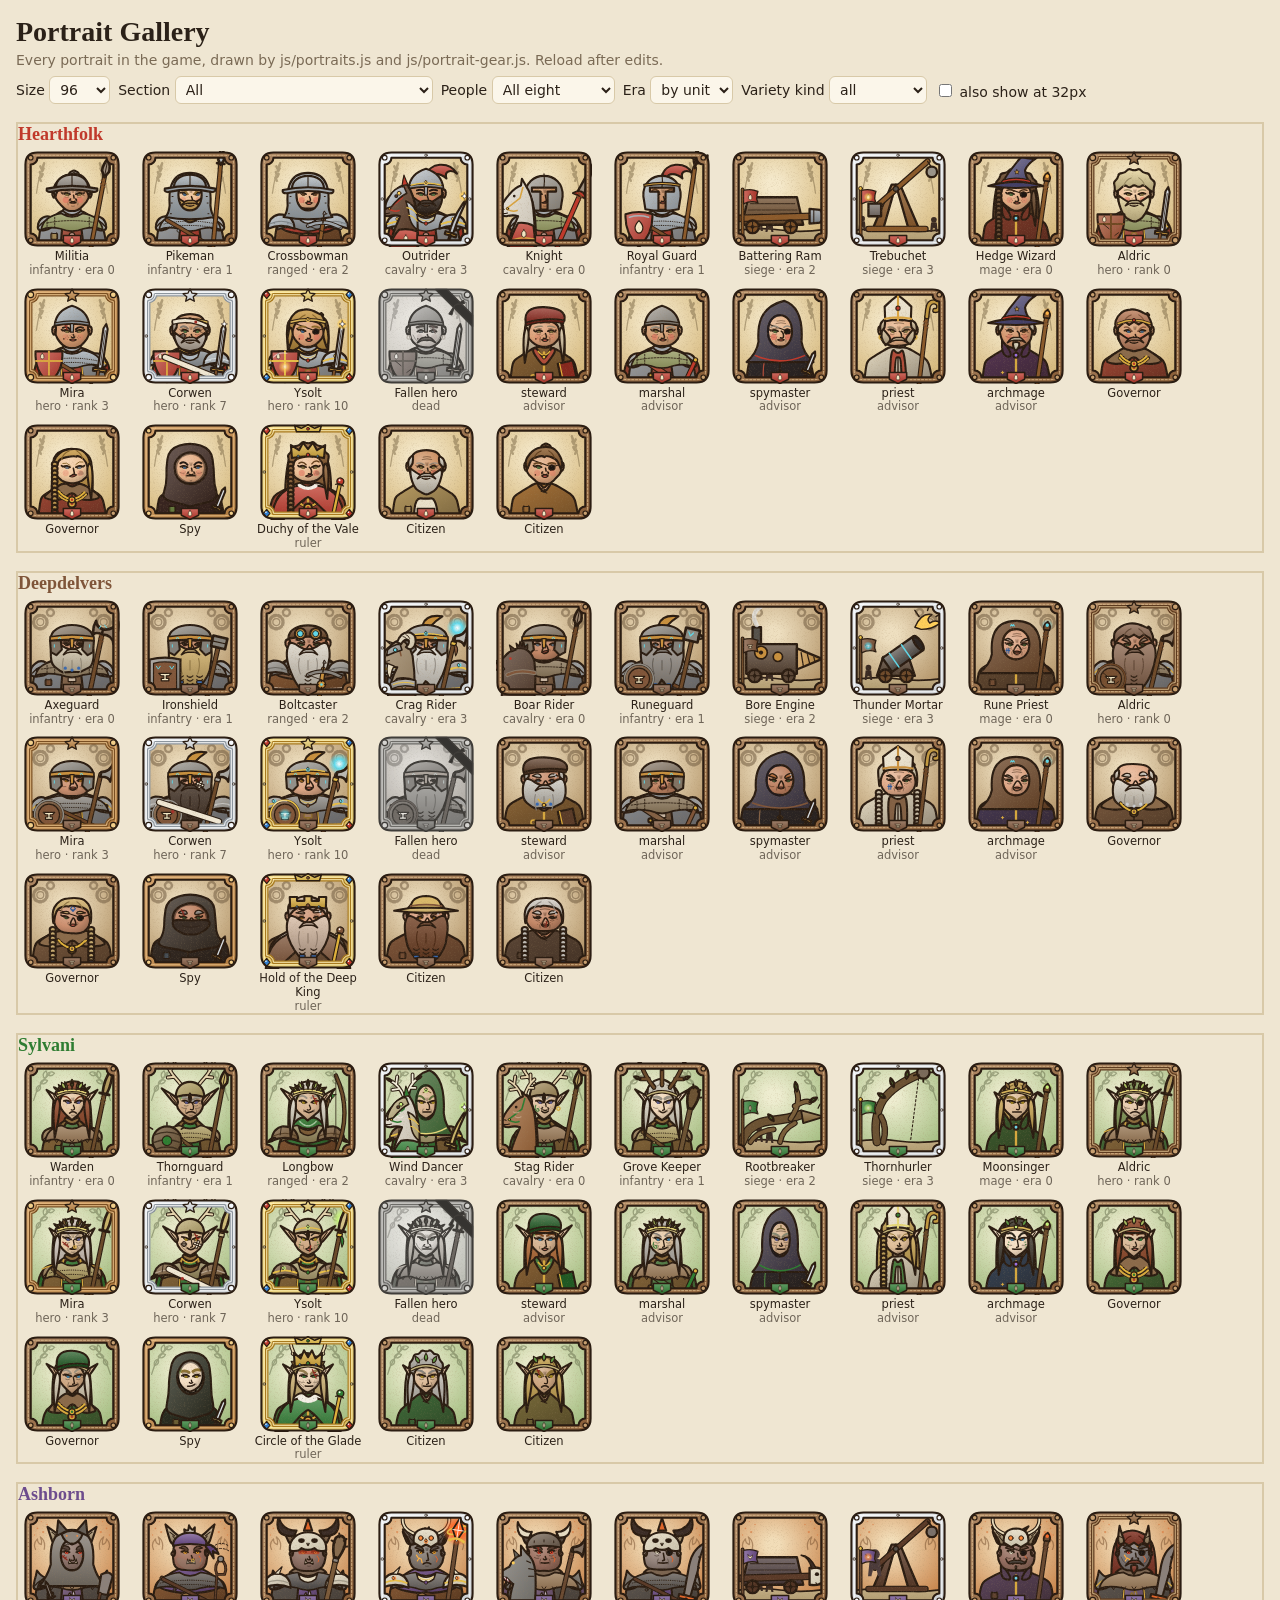
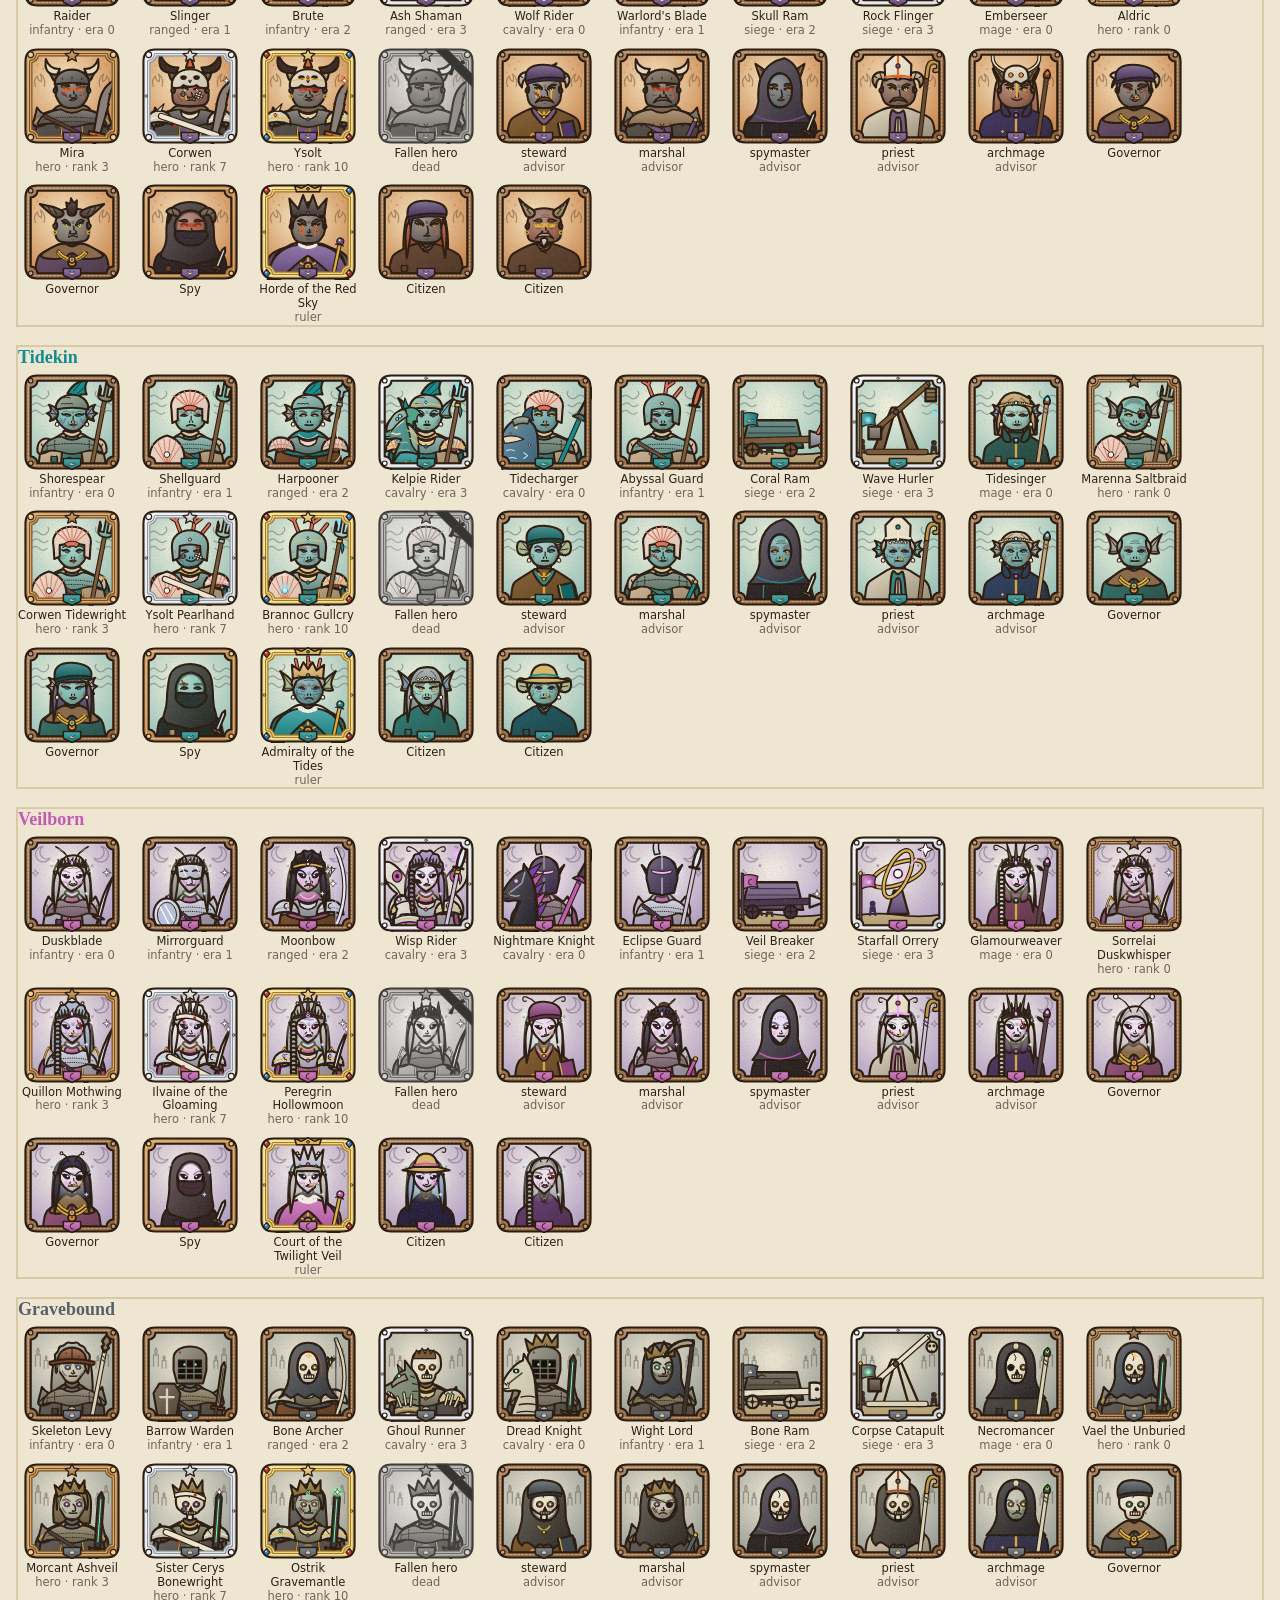
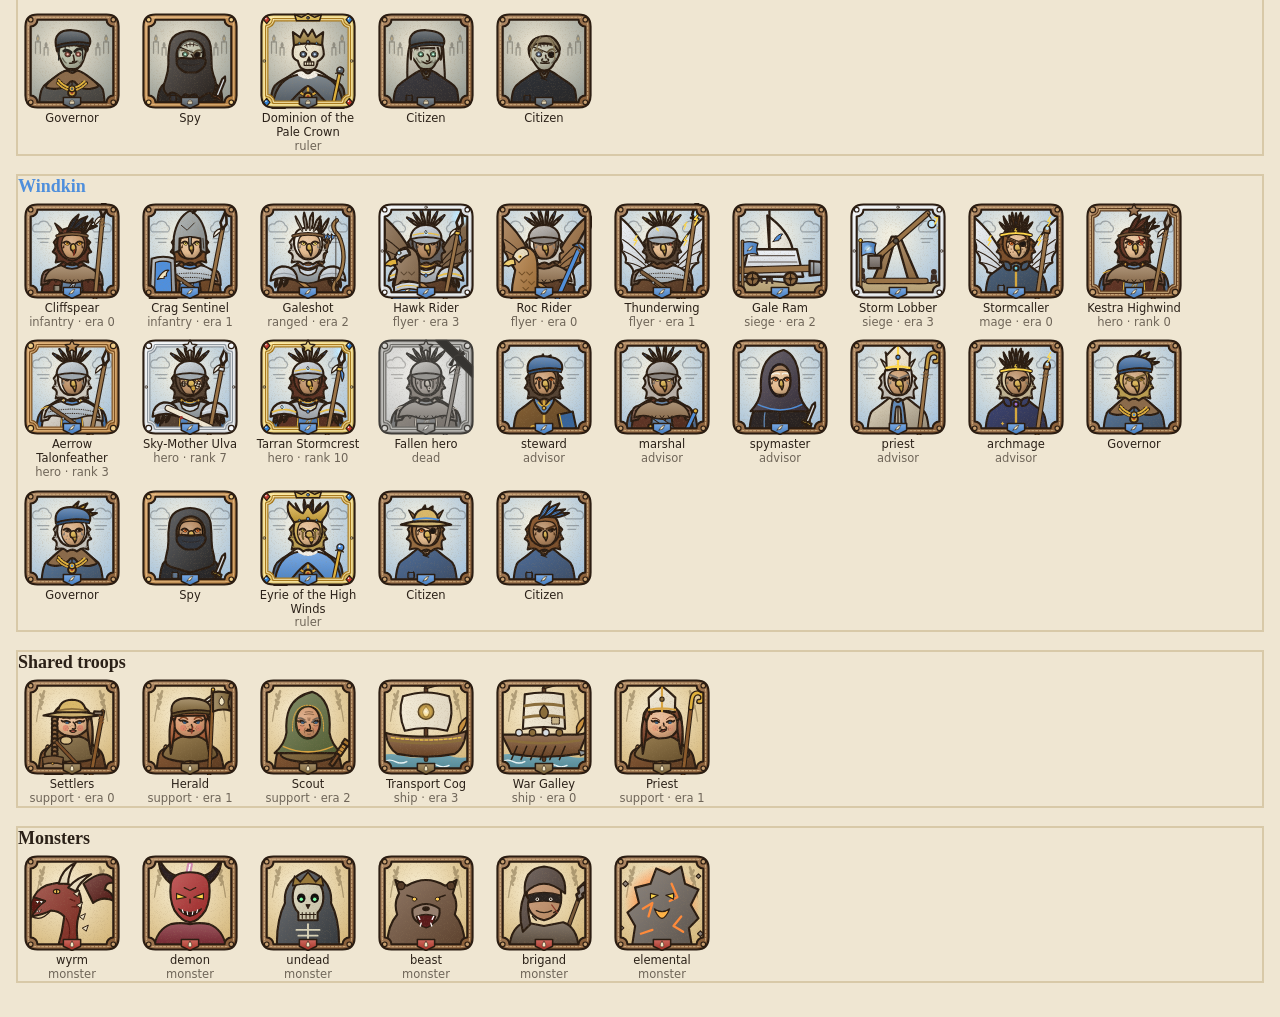
==== commit 15699bba: "Generals and stances, roaming monsters and the late crisis, the Realm Ledger with supply lines, shor" ====
--- a/gallery.html
+++ b/gallery.html
@@ -24,9 +24,10 @@
 <div class="muted">Every portrait in the game, drawn by js/portraits.js and js/portrait-gear.js. Reload after edits.</div>
 <div class="gbar">
   <label>Size <select id="size"><option>128</option><option selected>96</option><option>64</option><option>40</option><option>32</option></select></label>
-  <label>Section <select id="sec"><option value="all">All</option><option value="units">Troops</option><option value="heroes">Heroes</option><option value="council">Advisors & governors</option><option value="others">Spies, rulers, citizens, monsters</option></select></label>
+  <label>Section <select id="sec"><option value="all">All</option><option value="units">Troops</option><option value="heroes">Heroes</option><option value="council">Advisors & governors</option><option value="others">Spies, rulers, citizens, monsters</option><option value="variety">Variety (16 seeds per kind)</option></select></label>
   <label>People <select id="race"><option value="all">All eight</option></select></label>
   <label>Era <select id="era"><option value="by">by unit</option><option>0</option><option>1</option><option>2</option><option>3</option></select></label>
+  <label>Variety kind <select id="vk"><option>all</option><option>hero</option><option>citizen</option><option>advisor</option><option>ruler</option><option>governor</option><option>spy</option><option>unit</option></select></label>
   <label><input type="checkbox" id="small"> also show at 32px</label>
 </div>
 <div id="out"></div>
@@ -78,11 +79,22 @@
         + [0, 1].map(i => cell({ race: r, kind: 'citizen', seed: 'cit' + i, color: col }, 'Citizen', '')).join('');
       h += `<div class="race"><h2 style="color:${col}">${R.name}</h2><div class="grid">${g}</div></div>`;
     }
+    if (sec === 'variety') { // 16 seeds per people per kind, at 96px and 40px: faces should read as distinct individuals
+      h = '';
+      for (const r of races) {
+        const col = DATA.races[r].color, offs = ['steward', 'marshal', 'spymaster', 'priest', 'archmage'];
+        for (const k of ($('vk') && $('vk').value !== 'all' ? [$('vk').value] : ['hero', 'citizen', 'advisor', 'ruler'])) {
+          const specs = [...Array(16).keys()].map(i => ({ race: r, kind: k, seed: 'v' + i, color: col, rank: k === 'hero' ? i % 3 : 3, role: k === 'advisor' ? offs[i % 5] : undefined, unit: k === 'unit' ? DATA.races[r].units[i % 3] : undefined, era: i % 4 }));
+          h += `<div class="race"><h2 style="color:${col}">${DATA.races[r].name} · ${k}</h2><div class="grid">${specs.map(s => G.portraitHtml(s, Math.max(96, +$('size').value))).join('')}</div><div class="grid" style="margin-top:6px">${specs.map(s => G.portraitHtml(s, 40)).join('')}</div></div>`;
+        }
+      }
+      $('out').innerHTML = h; return;
+    }
     if (rf === 'all' && (sec === 'all' || sec === 'units')) h += `<div class="race"><h2>Shared troops</h2><div class="grid">${sharedUnits().map((u, i) => cell({ race: 'hearth', kind: 'unit', unit: u, color: '#8a6d3b', era: eraFor(i) }, DATA.units[u].name, G.roleOf(u) + ' · era ' + eraFor(i))).join('')}</div></div>`;
     if (rf === 'all' && (sec === 'all' || sec === 'others')) h += `<div class="race"><h2>Monsters</h2><div class="grid">${['wyrm', 'demon', 'undead', 'beast', 'brigand', 'elemental'].map(m => cell({ race: 'hearth', kind: 'monster', role: m, seed: m }, m, 'monster')).join('')}</div></div>`;
     $('out').innerHTML = h;
   };
-  for (const id of ['size', 'sec', 'race', 'small', 'era']) $(id).addEventListener('change', draw);
+  for (const id of ['size', 'sec', 'race', 'small', 'era', 'vk']) $(id).addEventListener('change', draw);
   draw();
 })();
 </script>
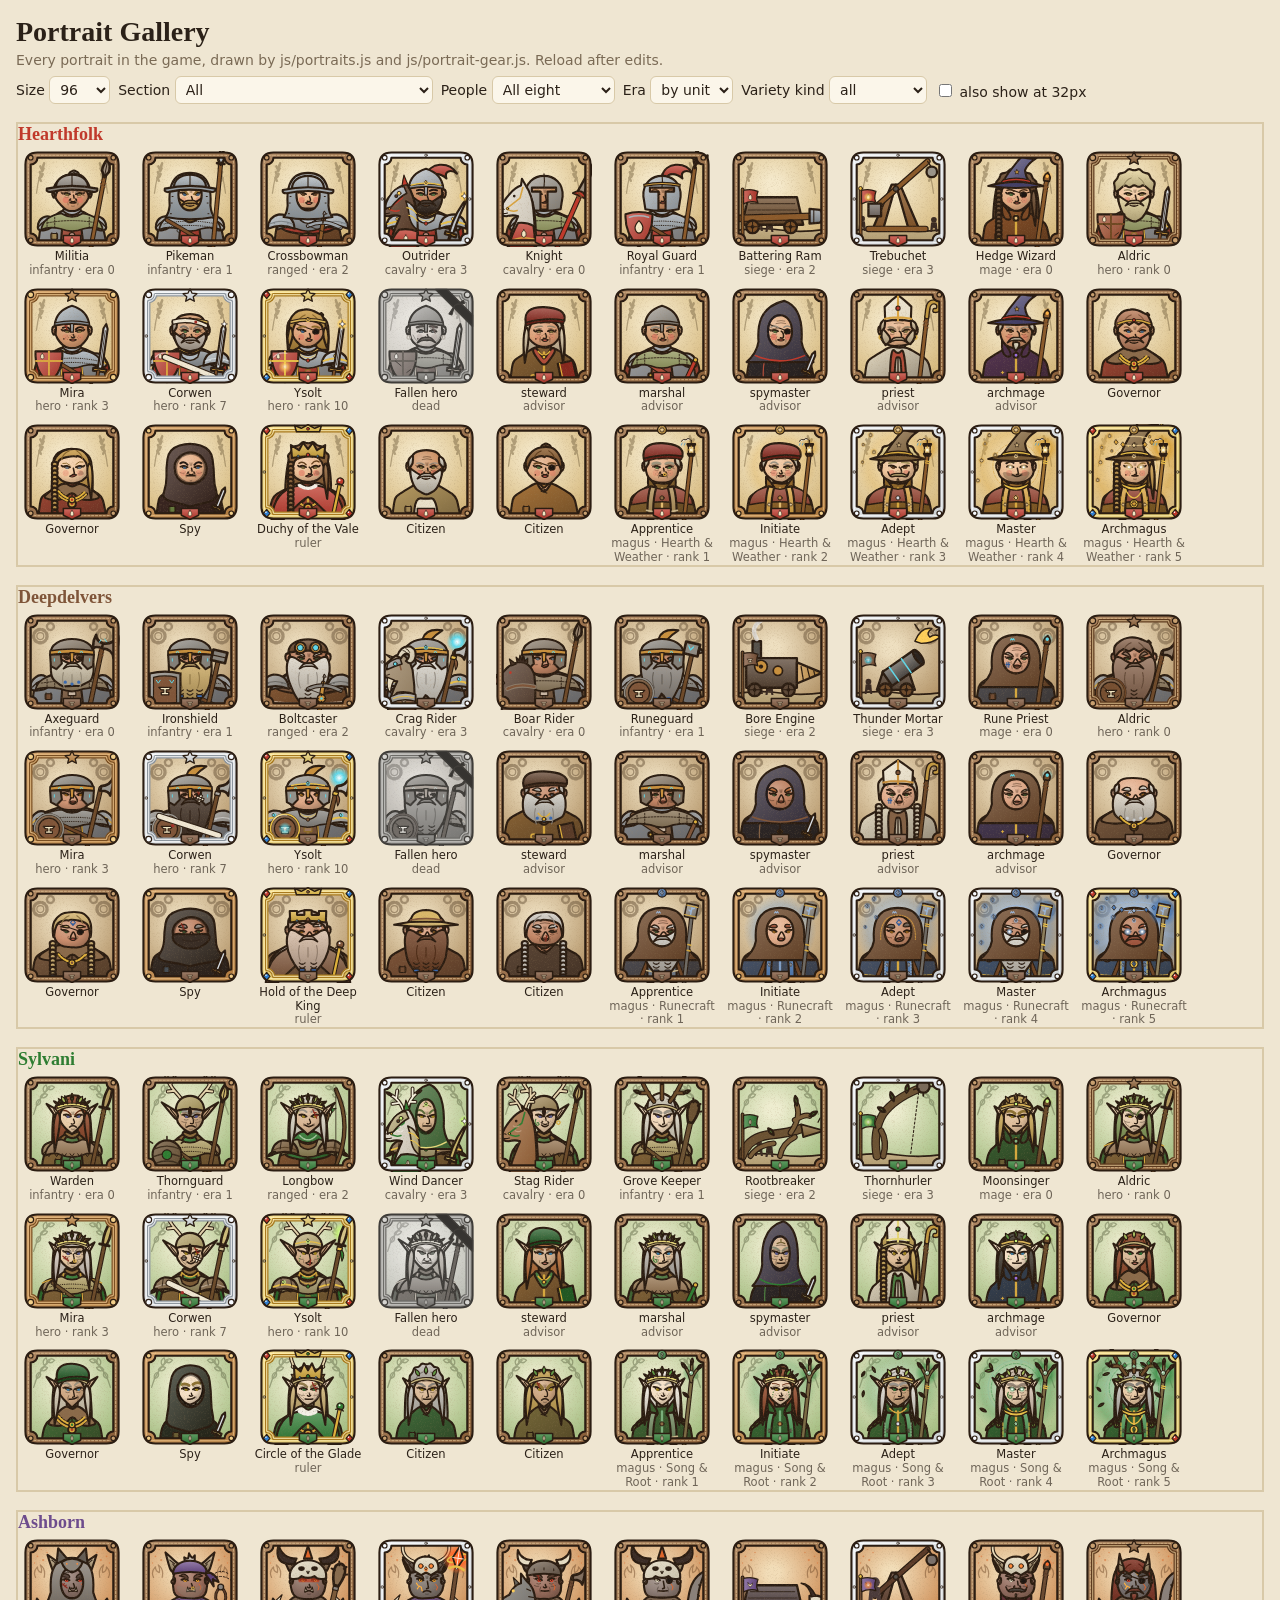
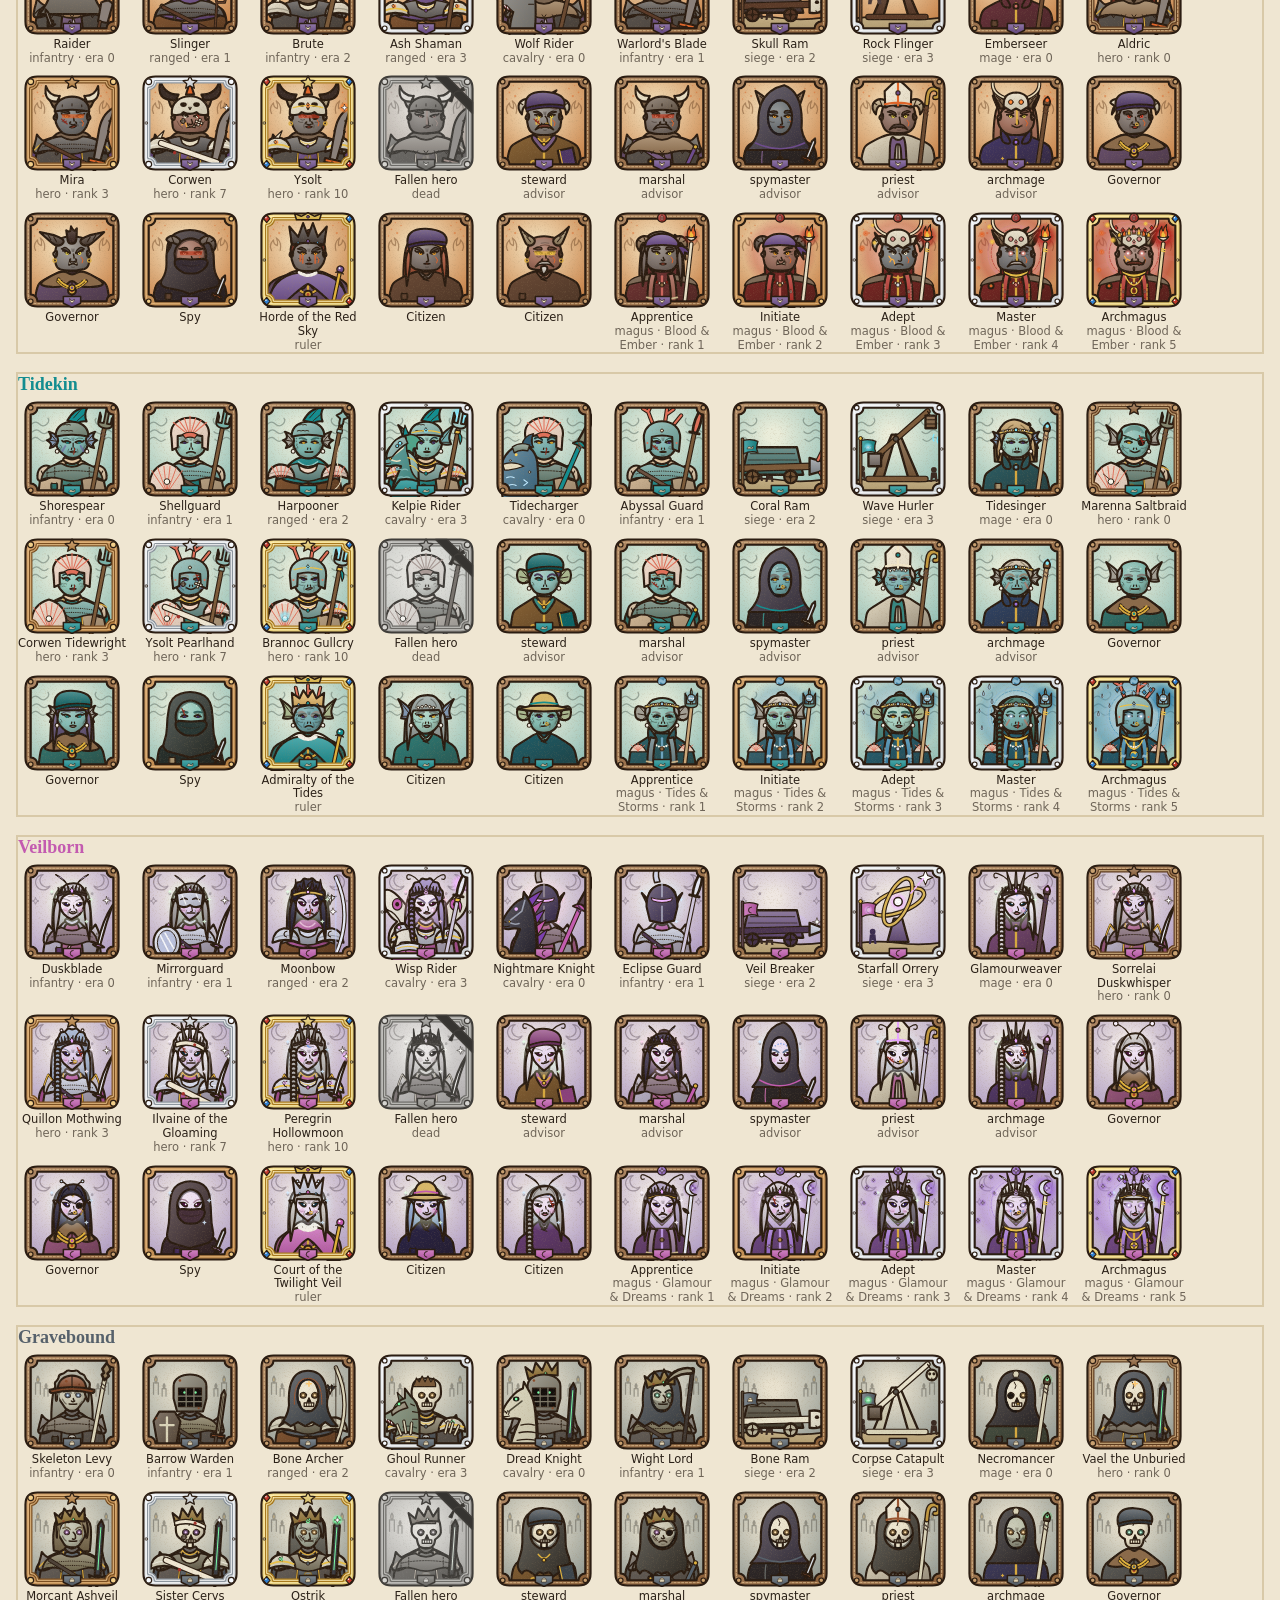
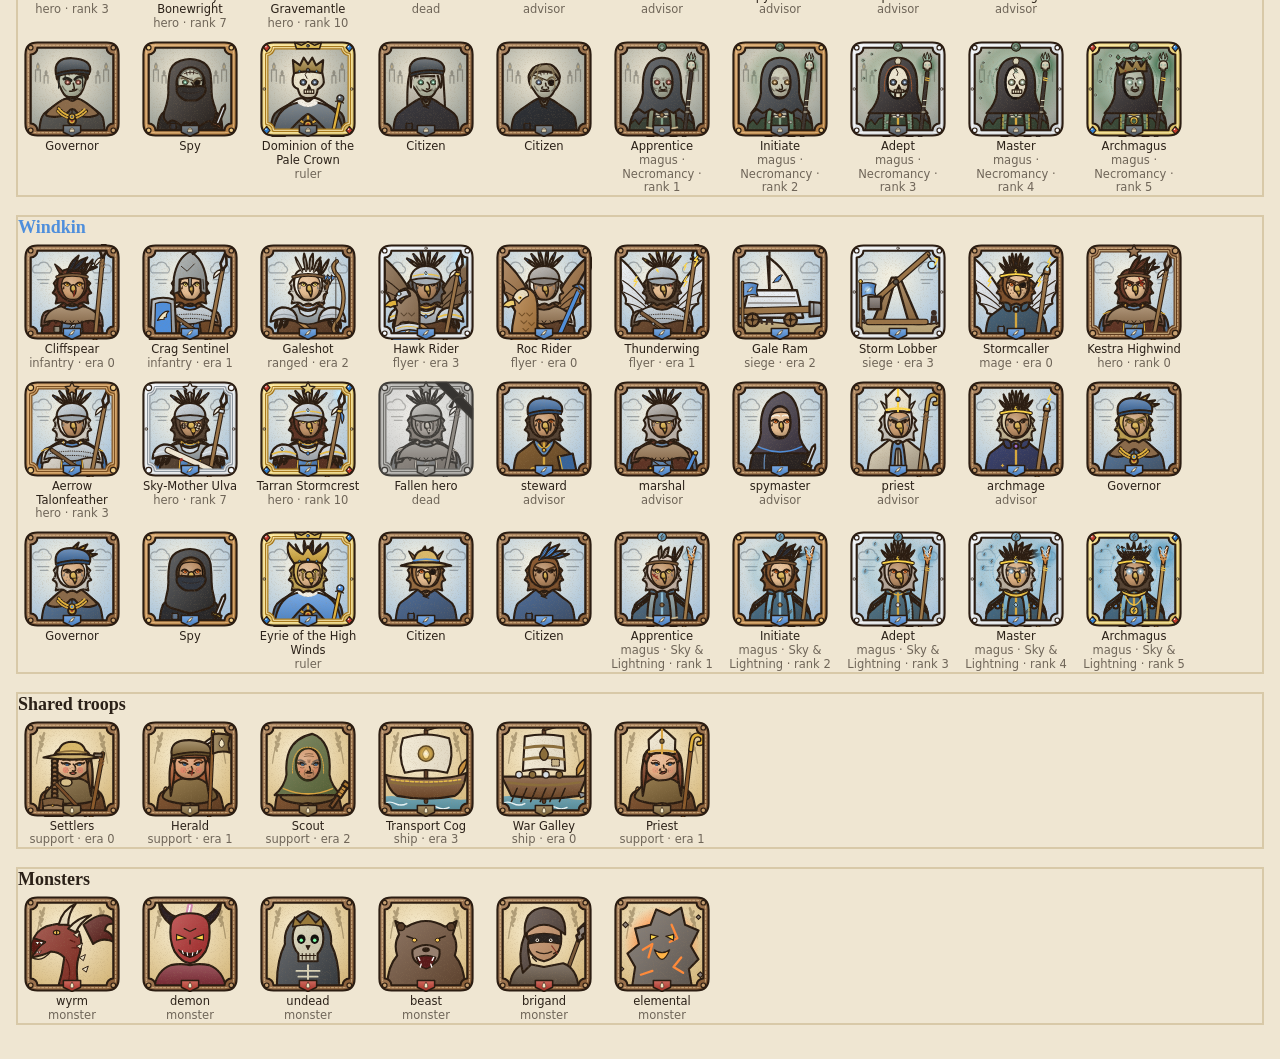
==== commit ff701c30: "Magic grimoire, Circle of Magi and battle magic, mage towers and magic visuals; realm-aware governor" ====
--- a/gallery.html
+++ b/gallery.html
@@ -24,10 +24,10 @@
 <div class="muted">Every portrait in the game, drawn by js/portraits.js and js/portrait-gear.js. Reload after edits.</div>
 <div class="gbar">
   <label>Size <select id="size"><option>128</option><option selected>96</option><option>64</option><option>40</option><option>32</option></select></label>
-  <label>Section <select id="sec"><option value="all">All</option><option value="units">Troops</option><option value="heroes">Heroes</option><option value="council">Advisors & governors</option><option value="others">Spies, rulers, citizens, monsters</option><option value="variety">Variety (16 seeds per kind)</option></select></label>
+  <label>Section <select id="sec"><option value="all">All</option><option value="units">Troops</option><option value="heroes">Heroes</option><option value="council">Advisors & governors</option><option value="others">Spies, rulers, citizens, monsters</option><option value="magi">Magi (rank × school)</option><option value="variety">Variety (16 seeds per kind)</option></select></label>
   <label>People <select id="race"><option value="all">All eight</option></select></label>
   <label>Era <select id="era"><option value="by">by unit</option><option>0</option><option>1</option><option>2</option><option>3</option></select></label>
-  <label>Variety kind <select id="vk"><option>all</option><option>hero</option><option>citizen</option><option>advisor</option><option>ruler</option><option>governor</option><option>spy</option><option>unit</option></select></label>
+  <label>Variety kind <select id="vk"><option>all</option><option>hero</option><option>citizen</option><option>advisor</option><option>ruler</option><option>governor</option><option>spy</option><option>unit</option><option>magus</option></select></label>
   <label><input type="checkbox" id="small"> also show at 32px</label>
 </div>
 <div id="out"></div>
@@ -48,6 +48,8 @@
 <script src="js/traderoutes.js"></script>
 <script src="js/rivalheroes.js"></script>
 <script src="js/magic.js"></script>
+<script src="js/arcana.js"></script>
+<script src="js/magi.js"></script>
 <script src="js/espionage.js"></script>
 <script src="js/minors.js"></script>
 <script src="js/portraits.js"></script>
@@ -77,6 +79,11 @@
         + [0, 1].map(i => cell({ race: r, kind: 'governor', seed: 'gov' + i, color: col }, 'Governor', '')).join('');
       if (sec === 'all' || sec === 'others') g += cell({ race: r, kind: 'spy', seed: 'spy', color: col, rank: 3 }, 'Spy', '') + cell({ race: r, kind: 'ruler', seed: 'ruler', color: col, rank: 10 }, (DATA.aiRulers && DATA.aiRulers[r]) || 'Ruler', 'ruler')
         + [0, 1].map(i => cell({ race: r, kind: 'citizen', seed: 'cit' + i, color: col }, 'Citizen', '')).join('');
+      if (sec === 'all' || sec === 'magi') { // the Circle: ranks 1..5 in the people's own school, then every school at rank 4
+        const own = (DATA.schoolOrder || []).find(k => DATA.schools[k].race === r), RK = ['Apprentice', 'Initiate', 'Adept', 'Master', 'Archmagus'];
+        g += [1, 2, 3, 4, 5].map(rk => cell({ race: r, kind: 'magus', school: own, seed: 'mg' + rk, color: col, rank: rk, era: $('era').value === 'by' ? Math.min(3, rk - 1) : +$('era').value }, RK[rk - 1], 'magus · ' + (own ? DATA.schools[own].name : '') + ' · rank ' + rk)).join('');
+        if (sec === 'magi') g += (DATA.schoolOrder || []).filter(k => k !== own).map((k, i) => cell({ race: r, kind: 'magus', school: k, seed: 'ms' + i, color: col, rank: 4, era: eraFor(i) }, DATA.schools[k].name, 'magus · rank 4')).join('');
+      }
       h += `<div class="race"><h2 style="color:${col}">${R.name}</h2><div class="grid">${g}</div></div>`;
     }
     if (sec === 'variety') { // 16 seeds per people per kind, at 96px and 40px: faces should read as distinct individuals
--- a/css/style.css
+++ b/css/style.css
@@ -233,3 +233,90 @@
 #ecResPop.sheet { left: 10px !important; right: 10px; bottom: 10px; top: auto !important; width: auto; max-width: none; max-height: 60vh; font-size: 13px;
   padding-bottom: calc(10px + env(safe-area-inset-bottom, 0px)); }
 #ecResPop.sheet td { padding: 4px 3px; }
+
+/* ---------- grouped navigation (ui-core.js renderNav) ---------- */
+.nav { display: flex; flex-direction: column; gap: 2px; }
+.nav-g { margin-bottom: 4px; }
+.nav-gh { display: flex !important; align-items: center; gap: 6px; width: 100%; margin: 0 0 2px !important; padding: 3px 8px !important;
+  background: none; border: 0 !important; color: var(--muted); font-size: 11.5px; letter-spacing: .07em; text-transform: uppercase; font-weight: 600; box-shadow: none !important; }
+.nav-gh > span:first-child { flex: 1; text-align: left; }
+.nav-gh i { font-style: normal; font-size: 14px; opacity: .75; }
+.nav-gh:hover { color: var(--ink); }
+.nav-gh .badge { float: none; }
+.nav-gl button { padding-left: 14px; }
+.nav-g-help { border-top: 1px solid var(--line); padding-top: 6px; }
+.nav-bar, .nav-sheet, .nav-sheet-veil { display: none; }
+
+/* every tab's header: where it sits in the menu, and its help link */
+.tab-head { display: flex; align-items: center; gap: 8px; min-height: 28px; margin-bottom: -4px; font-size: 13px; }
+.tab-crumb b { font-family: var(--font); font-size: 15px; }
+.tab-help { font-weight: 700; min-width: 30px; border-radius: 99px; }
+
+/* the top bar's groups */
+.top-extras, .top-ctl { display: inline-flex; align-items: center; gap: 6px; flex-wrap: wrap; }
+.top-stat b { font-variant-numeric: tabular-nums; }
+/* chips that need you come first: the crisis, a waiting tale, the guide, the council; sound and notifications last */
+.top-extras > .ec-crisis, .top-extras > [data-t="tales"], .top-extras > .pill.bad { order: -4; }
+.top-extras > .tut-q { order: -3; }
+.top-extras > .cn-chip { order: -2; }
+.top-extras > .ec-audio-btns, .top-extras > .tut-bell { order: 5; }
+.ec-pop-acts { display: flex; flex-wrap: wrap; gap: 6px; margin-top: 10px; padding-top: 8px; border-top: 1px solid var(--line); }
+
+/* ---------- How to play (ui-core.js renderHelp) ---------- */
+.help-lede { font-size: 13.5px; line-height: 1.5; }
+.help-q { width: 100%; padding: 8px 12px; border-radius: 99px; font-size: 15px; margin: 4px 0 10px; }
+.help-toc { display: flex; flex-wrap: wrap; gap: 5px; margin-bottom: 12px; }
+.help-toc button { border-radius: 99px; }
+.help:has(.help-q:not(:placeholder-shown)) .help-toc { display: none; }
+.help-secs { display: flex; flex-direction: column; gap: 6px; }
+.help-sec { border: 1px solid var(--line); border-radius: 9px; background: var(--panel2); scroll-margin-top: 90px; }
+.help-sec > summary { cursor: pointer; padding: 9px 12px; font-family: var(--font); font-size: 1.05rem; font-weight: 600; list-style: none; display: flex; gap: 8px; align-items: center; }
+.help-sec > summary::-webkit-details-marker { display: none; }
+.help-sec > summary::after { content: "▸"; margin-left: auto; color: var(--muted); font-size: 13px; }
+.help-sec[open] > summary::after { content: "▾"; }
+.help-sec[open] { background: var(--panel); border-color: var(--accent2); }
+.help-body { padding: 0 14px 10px; font-size: 13.5px; }
+.help-body ul { padding-left: 20px; margin: 6px 0; }
+.help-body li { margin: 3px 0; }
+.help-gh { margin-top: 18px; }
+.help-gloss { display: grid; grid-template-columns: repeat(auto-fill, minmax(260px, 1fr)); gap: 6px 14px; margin: 0; }
+.help-term { padding: 5px 0; border-bottom: 1px dashed var(--line); font-size: 13px; }
+.help-term dt { font-weight: 700; }
+.help-term dd { margin: 2px 0 0; color: var(--muted); }
+.help-term [hidden], .help [hidden] { display: none !important; }
+
+/* ---------- start screen ---------- */
+.st-hero { text-align: center; padding: 12px 0 4px; }
+.st-what { max-width: 760px; margin: 0 auto 22px; border-left: 4px solid var(--accent); }
+.st-what h3 { margin-bottom: 4px; }
+.st-what p { margin: 0 0 8px; line-height: 1.55; }
+.st-points { display: flex; flex-wrap: wrap; gap: 6px 18px; list-style: none; padding: 0; margin: 0; font-size: 13px; color: var(--muted); }
+.st-h { display: flex; align-items: center; gap: 10px; font-size: 1.3rem; margin: 6px 0 12px; }
+.st-h > span { display: inline-flex; align-items: center; justify-content: center; width: 30px; height: 30px; border-radius: 50%; background: var(--accent); color: #fff; font: 700 15px var(--ui); }
+.race { position: relative; }
+.race.sel { background: color-mix(in srgb, var(--race, var(--accent)) 9%, var(--panel)); }
+.race.sel::after { content: "✓"; position: absolute; top: 8px; right: 10px; width: 24px; height: 24px; border-radius: 50%; background: var(--accent); color: #fff; display: flex; align-items: center; justify-content: center; font-weight: 700; }
+.race:focus-visible { outline: 3px solid var(--accent); }
+.race .race-troops { margin-top: 8px; font-size: 12.5px; }
+.st-easy { margin-top: 2px; }
+.st-setup { display: flex; flex-direction: column; gap: 14px; margin-bottom: 18px; }
+.st-rec-box { display: flex; align-items: center; gap: 12px; flex-wrap: wrap; padding: 10px 12px; border-radius: 9px; background: color-mix(in srgb, var(--accent2) 12%, var(--panel)); border: 1px solid var(--accent2); font-size: 13.5px; }
+.st-rec-box > div { flex: 1 1 260px; }
+.st-rec-box.ok { background: color-mix(in srgb, var(--good) 10%, var(--panel)); border-color: var(--good); }
+.st-grid { display: grid; grid-template-columns: repeat(auto-fit, minmax(300px, 1fr)); gap: 14px 18px; }
+.st-lbl { font-size: 12px; text-transform: uppercase; letter-spacing: .07em; color: var(--muted); font-weight: 600; margin-bottom: 5px; }
+.st-note { font-size: 12px; margin-top: 4px; }
+.seg { display: flex; flex-wrap: wrap; gap: 5px; }
+.seg button { position: relative; flex: 1 1 0; min-width: 52px; display: flex; flex-direction: column; align-items: center; gap: 1px; padding: 6px 8px; border-radius: 8px; font-weight: 600; }
+.seg button small { font-weight: 400; font-size: 11px; color: var(--muted); line-height: 1.25; text-align: center; }
+.seg button.on { background: var(--accent); border-color: var(--accent); color: #fff; }
+.seg button.on small { color: rgba(255, 255, 255, .85); }
+.st-rec { position: absolute; top: 2px; right: 5px; font-style: normal; font-size: 10px; color: var(--accent2); }
+.seg button.on .st-rec { color: #fff; }
+.st-names { display: grid; grid-template-columns: repeat(auto-fit, minmax(200px, 1fr)); gap: 12px; }
+.st-names label { display: flex; flex-direction: column; gap: 4px; font-size: 12px; color: var(--muted); text-transform: uppercase; letter-spacing: .05em; font-weight: 600; }
+.st-names input { font-size: 15px; padding: 7px 9px; text-transform: none; letter-spacing: 0; font-weight: 400; }
+.st-go { display: flex; align-items: center; gap: 12px; flex-wrap: wrap; padding-top: 10px; border-top: 1px solid var(--line); }
+.st-go > div { flex: 1 1 220px; font-size: 13px; }
+.st-go .dot { width: 10px; height: 10px; border-radius: 50%; display: inline-block; vertical-align: 0; }
+.st-begin { padding: 11px 22px; font-size: 16px; font-family: var(--font); font-weight: 700; }
